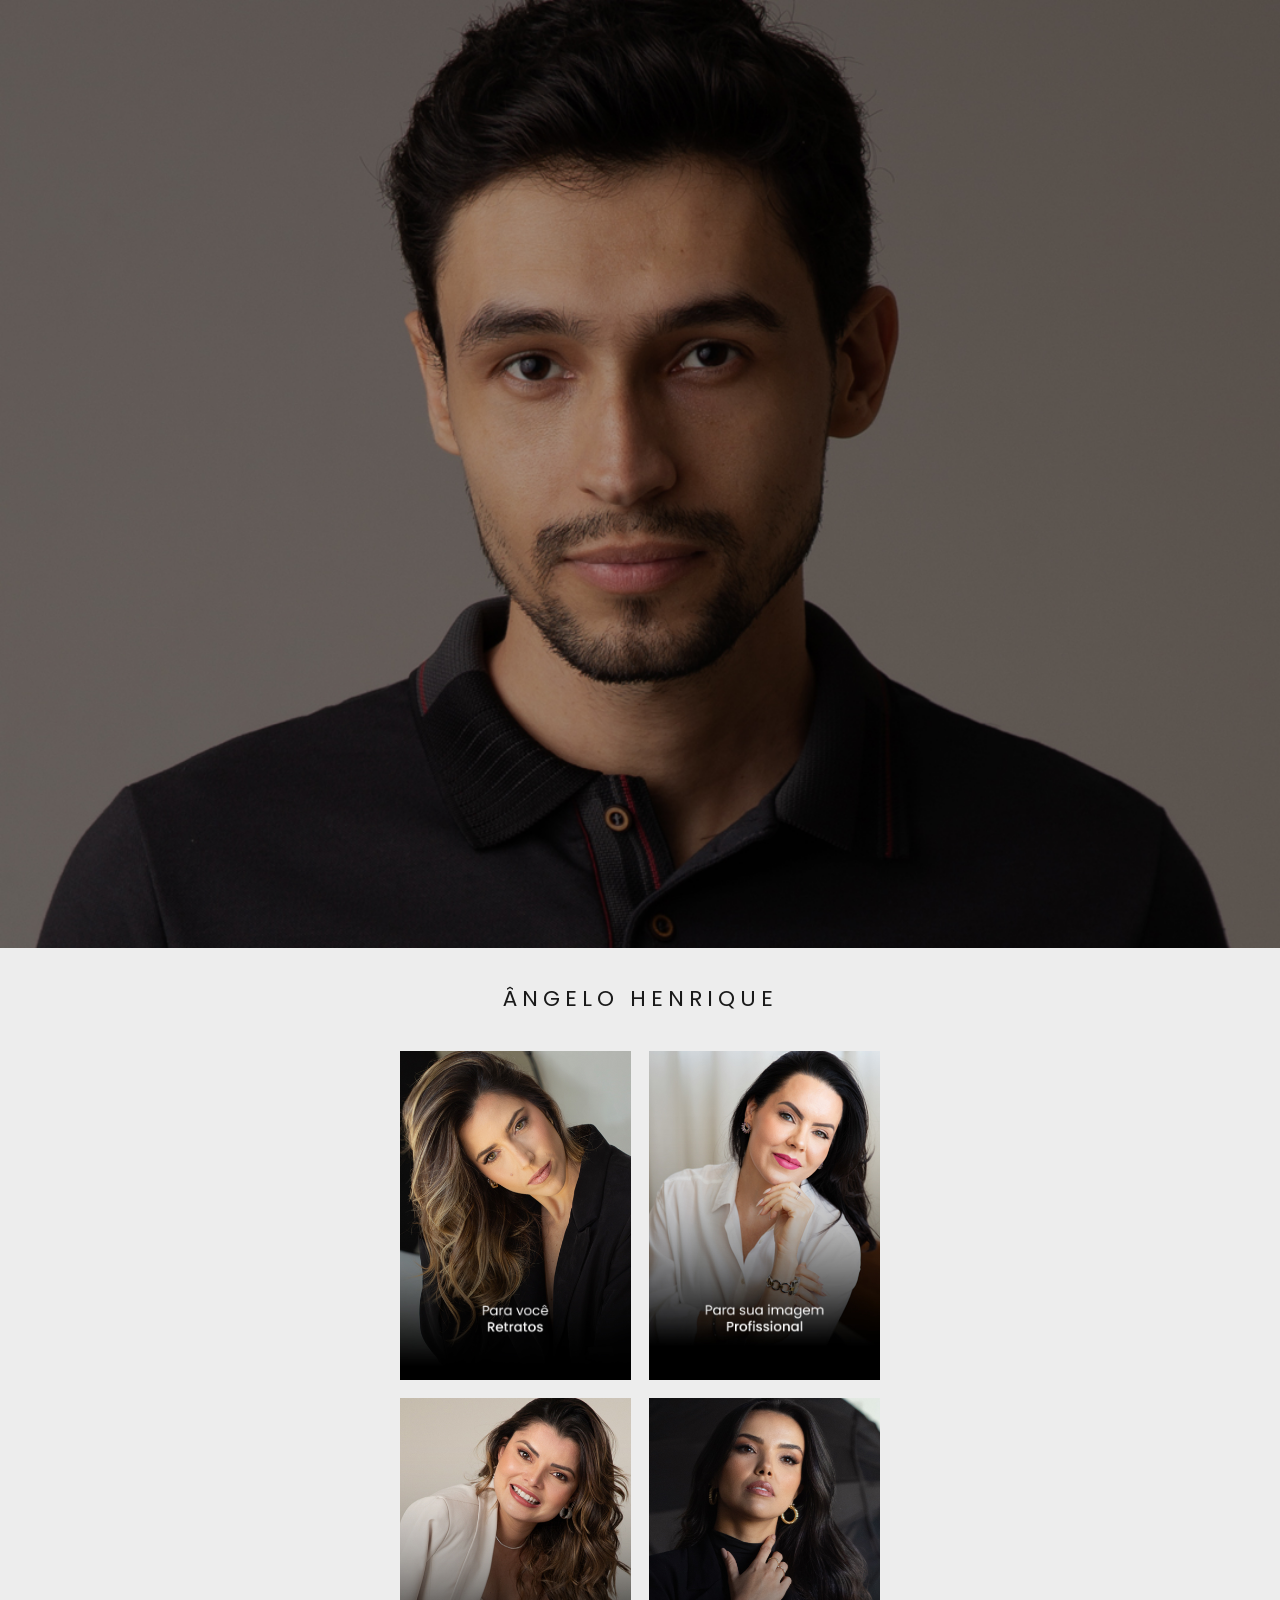
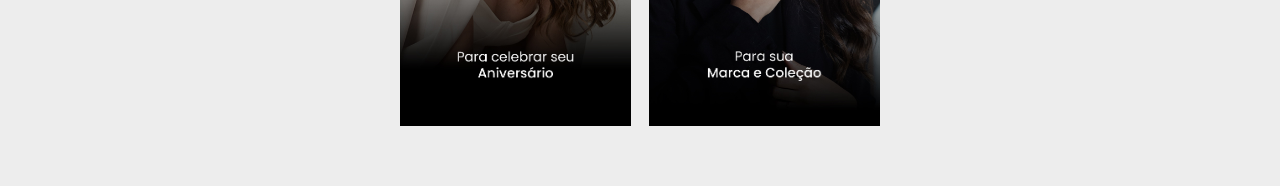
==== index.html @ 5e6ab07c "index" ====
<!DOCTYPE html>
<html lang="pt-BR">
<head>
<meta charset="UTF-8">
<meta name="viewport" content="width=device-width, initial-scale=1.0">
<title>Ângelo Henrique</title>

<link rel="preconnect" href="https://fonts.googleapis.com">
<link rel="preconnect" href="https://fonts.gstatic.com" crossorigin>
<link href="https://fonts.googleapis.com/css2?family=Poppins:wght@400&display=swap" rel="stylesheet">

<style>

:root{
    --container-width: 480px;
    --gap: 18px;
    --text-color: #1a1a1a;
}

*{
    margin:0;
    padding:0;
    box-sizing:border-box;
}

html,
body{
    width:100%;
    overflow-x:hidden;
}

body{
    font-family:'Poppins',sans-serif;
    background:url('fundo.jpg') center center / cover fixed no-repeat;
    min-height:100vh;
}

/* =========================
   FOTO TOPO 100% LARGURA
========================= */

.hero{
    width:100%;
    aspect-ratio:1080 / 800;
    overflow:hidden;

    opacity:0;
    transform:translateY(-35px);

    animation:heroReveal 1.2s cubic-bezier(.22,.61,.36,1) forwards;
}

.hero img{
    width:100%;
    height:100%;
    display:block;
    object-fit:cover;
}

/* =========================
   CONTEÚDO CENTRAL
========================= */

.content{
    width:90%;
    max-width:var(--container-width);
    margin:0 auto;
    padding:34px 0 60px;
}

/* =========================
   NOME
========================= */

.brand{
    text-align:center;
    font-size:22px;
    color:var(--text-color);
    letter-spacing:5px;
    font-weight:400;
    margin-bottom:36px;

    opacity:0;
    transform:translateY(28px);

    animation:nameReveal 1s ease forwards;
    animation-delay:.35s;
}

/* =========================
   GRID
========================= */

.grid{
    display:grid;
    grid-template-columns:repeat(2,1fr);
    gap:var(--gap);
}

/* =========================
   BOTÕES
========================= */

.card{
    position:relative;
    display:block;
    width:100%;
    overflow:hidden;
    text-decoration:none;

    opacity:0;
    transform:translateY(45px);

    animation:cardReveal .95s cubic-bezier(.22,.61,.36,1) forwards;
}

.card::before{
    content:"";
    display:block;
    padding-top:142.2%;
}

/* camada da foto */

.card-bg{
    position:absolute;
    inset:0;

    background-size:cover;
    background-position:center;

    transition:
        transform 4.5s cubic-bezier(.22,.61,.36,1);
}

/* hover desktop */

.card:hover .card-bg{
    transform:scale(1.06);
}

/* touch mobile */

.card:active .card-bg{
    transform:scale(1.06);
}

/* =========================
   PNG TEXTO
========================= */

.text-wrap{
    position:absolute;
    left:0;
    right:0;
    bottom:0;

    overflow:hidden;

    display:flex;
    justify-content:center;

    padding-bottom:22px;
}

.text-wrap img{
    width:80%;
    height:auto;
    display:block;

    opacity:0;
    transform:translateY(90px);

    animation:textReveal 1s cubic-bezier(.22,.61,.36,1) forwards;
}

/* =========================
   IMAGENS
========================= */

.retratos .card-bg{
    background-image:url('retratos.jpg');
}

.profissional .card-bg{
    background-image:url('profissional.jpg');
}

.aniversario .card-bg{
    background-image:url('aniversario.jpg');
}

.marcas .card-bg{
    background-image:url('marcas.jpg');
}

/* =========================
   CASCATA
========================= */

.card:nth-child(1){
    animation-delay:.80s;
}

.card:nth-child(2){
    animation-delay:.95s;
}

.card:nth-child(3){
    animation-delay:1.10s;
}

.card:nth-child(4){
    animation-delay:1.25s;
}

.card:nth-child(1) .text-wrap img{
    animation-delay:1.05s;
}

.card:nth-child(2) .text-wrap img{
    animation-delay:1.20s;
}

.card:nth-child(3) .text-wrap img{
    animation-delay:1.35s;
}

.card:nth-child(4) .text-wrap img{
    animation-delay:1.50s;
}

/* =========================
   ANIMAÇÕES
========================= */

@keyframes heroReveal{
    to{
        opacity:1;
        transform:translateY(0);
    }
}

@keyframes nameReveal{
    to{
        opacity:1;
        transform:translateY(0);
    }
}

@keyframes cardReveal{
    to{
        opacity:1;
        transform:translateY(0);
    }
}

@keyframes textReveal{
    to{
        opacity:1;
        transform:translateY(0);
    }
}

/* =========================
   RESPONSIVO EXTRA
========================= */

@media (max-width:420px){

    .brand{
        font-size:20px;
        letter-spacing:4px;
        margin-bottom:30px;
    }

    .grid{
        gap:14px;
    }
}

</style>
</head>

<body>

    <!-- FOTO TOPO -->

    <section class="hero">
        <img src="angelo.jpg" alt="Ângelo Henrique">
    </section>

    <!-- CONTEÚDO -->

    <main class="content">

        <h1 class="brand">ÂNGELO HENRIQUE</h1>

        <div class="grid">

            <!-- RETRATOS -->

            <a
                class="card retratos"
                href="https://api.whatsapp.com/send/?phone=5531972055172&text=Ol%C3%A1+%C3%82ngelo%2C+gostaria+de+saber+mais+sobre+uma+sess%C3%A3o+de+retratos.&type=phone_number&app_absent=0"
                target="_blank"
            >
                <div class="card-bg"></div>

                <div class="text-wrap">
                    <img src="textoretratos.png" alt="">
                </div>
            </a>

            <!-- PROFISSIONAL -->

            <a
                class="card profissional"
                href="https://api.whatsapp.com/send/?phone=5531972055172&text=Ol%C3%A1+%C3%82ngelo%2C+gostaria+de+saber+mais+sobre+uma+sess%C3%A3o+para+minha+imagem+profissional.&type=phone_number&app_absent=0"
                target="_blank"
            >
                <div class="card-bg"></div>

                <div class="text-wrap">
                    <img src="textoprofissional.png" alt="">
                </div>
            </a>

            <!-- ANIVERSÁRIO -->

            <a
                class="card aniversario"
                href="https://api.whatsapp.com/send/?phone=5531972055172&text=Ol%C3%A1+%C3%82ngelo%2C+gostaria+de+saber+mais+sobre+uma+sess%C3%A3o+para+o+meu+anivers%C3%A1rio.&type=phone_number&app_absent=0"
                target="_blank"
            >
                <div class="card-bg"></div>

                <div class="text-wrap">
                    <img src="textoaniversario.png" alt="">
                </div>
            </a>

            <!-- MARCAS -->

            <a
                class="card marcas"
                href="https://api.whatsapp.com/send/?phone=5531972055172&text=Ol%C3%A1+%C3%82ngelo%2C+gostaria+de+saber+mais+sobre+uma+sess%C3%A3o+para+minha+marca.&type=phone_number&app_absent=0"
                target="_blank"
            >
                <div class="card-bg"></div>

                <div class="text-wrap">
                    <img src="textomarcas.png" alt="">
                </div>
            </a>

        </div>

    </main>

</body>
</html>
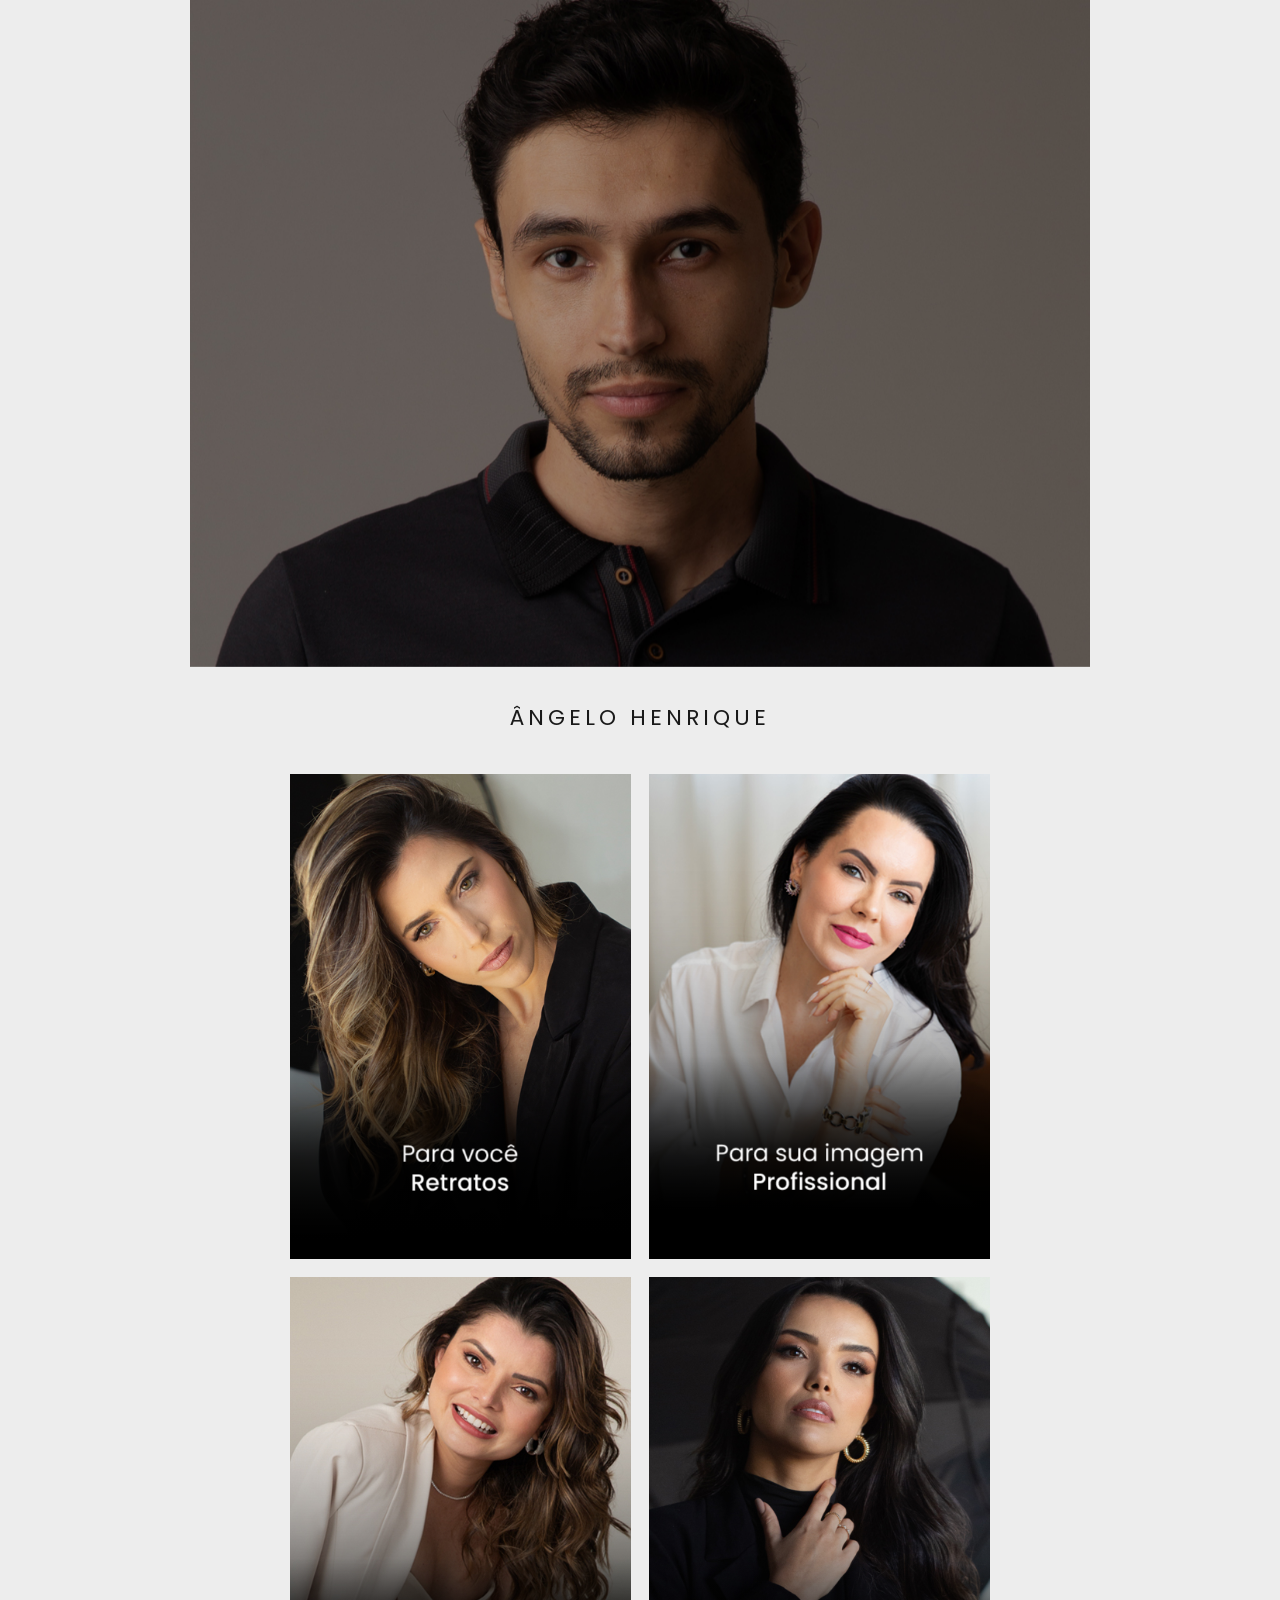
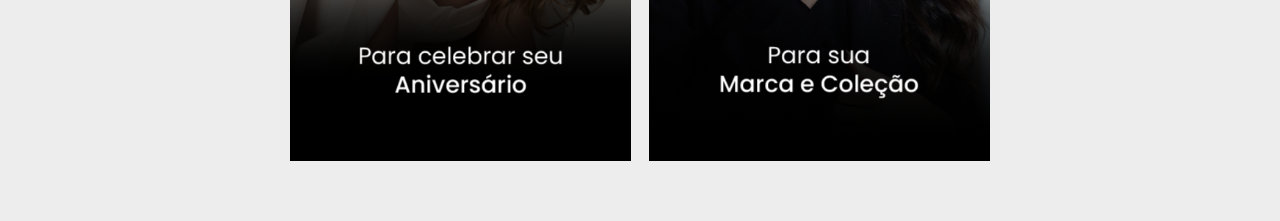
==== commit 80cc8571: "index" ====
--- a/index.html
+++ b/index.html
@@ -11,107 +11,99 @@
 
 <style>
 
-:root{
-    --container-width: 480px;
-    --gap: 18px;
-    --text-color: #1a1a1a;
-}
-
 *{
     margin:0;
     padding:0;
     box-sizing:border-box;
 }
 
-html,
+html{
+    overflow-x:hidden;
+}
+
 body{
-    width:100%;
     overflow-x:hidden;
-}
-
-body{
+    min-height:100vh;
     font-family:'Poppins',sans-serif;
     background:url('fundo.jpg') center center / cover fixed no-repeat;
-    min-height:100vh;
-}
-
-/* =========================
-   FOTO TOPO 100% LARGURA
-========================= */
+}
+
+/* ==========================
+   CAPA
+========================== */
 
 .hero{
     width:100%;
-    aspect-ratio:1080 / 800;
-    overflow:hidden;
+    max-width:900px;
+    margin:0 auto;
 
     opacity:0;
-    transform:translateY(-35px);
-
-    animation:heroReveal 1.2s cubic-bezier(.22,.61,.36,1) forwards;
+    transform:translateY(-30px);
+
+    animation:heroReveal 1.2s ease forwards;
 }
 
 .hero img{
     width:100%;
-    height:100%;
+    height:auto;
     display:block;
-    object-fit:cover;
-}
-
-/* =========================
-   CONTEÚDO CENTRAL
-========================= */
+}
+
+/* ==========================
+   CONTEÚDO
+========================== */
 
 .content{
     width:90%;
-    max-width:var(--container-width);
+    max-width:700px;
     margin:0 auto;
     padding:34px 0 60px;
 }
 
-/* =========================
-   NOME
-========================= */
+/* ==========================
+   LOGO TEXTO
+========================== */
 
 .brand{
     text-align:center;
     font-size:22px;
-    color:var(--text-color);
-    letter-spacing:5px;
+    letter-spacing:4px;
+    color:#1a1a1a;
     font-weight:400;
-    margin-bottom:36px;
+
+    margin-bottom:40px;
 
     opacity:0;
-    transform:translateY(28px);
-
-    animation:nameReveal 1s ease forwards;
-    animation-delay:.35s;
-}
-
-/* =========================
+    transform:translateY(25px);
+
+    animation:nameReveal .9s ease forwards;
+    animation-delay:.3s;
+}
+
+/* ==========================
    GRID
-========================= */
+========================== */
 
 .grid{
     display:grid;
     grid-template-columns:repeat(2,1fr);
-    gap:var(--gap);
-}
-
-/* =========================
-   BOTÕES
-========================= */
+    gap:18px;
+}
+
+/* ==========================
+   CARD
+========================== */
 
 .card{
     position:relative;
     display:block;
-    width:100%;
     overflow:hidden;
     text-decoration:none;
 
     opacity:0;
-    transform:translateY(45px);
-
-    animation:cardReveal .95s cubic-bezier(.22,.61,.36,1) forwards;
+    transform:translateY(40px);
+
+    animation:cardReveal .9s ease forwards;
 }
 
 .card::before{
@@ -120,7 +112,7 @@
     padding-top:142.2%;
 }
 
-/* camada da foto */
+/* FOTO */
 
 .card-bg{
     position:absolute;
@@ -129,25 +121,40 @@
     background-size:cover;
     background-position:center;
 
-    transition:
-        transform 4.5s cubic-bezier(.22,.61,.36,1);
-}
-
-/* hover desktop */
+    transition:transform 6s cubic-bezier(.19,1,.22,1);
+}
 
 .card:hover .card-bg{
     transform:scale(1.06);
 }
 
-/* touch mobile */
-
 .card:active .card-bg{
     transform:scale(1.06);
 }
 
-/* =========================
+/* GRADIENTE */
+
+.card::after{
+    content:"";
+    position:absolute;
+    left:0;
+    right:0;
+    bottom:0;
+    height:42%;
+
+    background:linear-gradient(
+        to top,
+        rgba(0,0,0,.95),
+        rgba(0,0,0,.65),
+        rgba(0,0,0,0)
+    );
+
+    pointer-events:none;
+}
+
+/* ==========================
    PNG TEXTO
-========================= */
+========================== */
 
 .text-wrap{
     position:absolute;
@@ -161,22 +168,23 @@
     justify-content:center;
 
     padding-bottom:22px;
+    z-index:2;
 }
 
 .text-wrap img{
-    width:80%;
-    height:auto;
+    width:95%;
+    max-width:none;
     display:block;
 
     opacity:0;
-    transform:translateY(90px);
-
-    animation:textReveal 1s cubic-bezier(.22,.61,.36,1) forwards;
-}
-
-/* =========================
+    transform:translateY(80px);
+
+    animation:textReveal 1s ease forwards;
+}
+
+/* ==========================
    IMAGENS
-========================= */
+========================== */
 
 .retratos .card-bg{
     background-image:url('retratos.jpg');
@@ -194,9 +202,9 @@
     background-image:url('marcas.jpg');
 }
 
-/* =========================
+/* ==========================
    CASCATA
-========================= */
+========================== */
 
 .card:nth-child(1){
     animation-delay:.80s;
@@ -230,9 +238,9 @@
     animation-delay:1.50s;
 }
 
-/* =========================
+/* ==========================
    ANIMAÇÕES
-========================= */
+========================== */
 
 @keyframes heroReveal{
     to{
@@ -262,21 +270,33 @@
     }
 }
 
-/* =========================
-   RESPONSIVO EXTRA
-========================= */
-
-@media (max-width:420px){
+/* ==========================
+   MOBILE
+========================== */
+
+@media (max-width:480px){
+
+    .content{
+        width:92%;
+    }
 
     .brand{
         font-size:20px;
-        letter-spacing:4px;
-        margin-bottom:30px;
+        letter-spacing:3px;
+        margin-bottom:32px;
     }
 
     .grid{
         gap:14px;
     }
+
+    .text-wrap{
+        padding-bottom:18px;
+    }
+
+    .text-wrap img{
+        width:96%;
+    }
 }
 
 </style>
@@ -284,79 +304,67 @@
 
 <body>
 
-    <!-- FOTO TOPO -->
-
-    <section class="hero">
-        <img src="angelo.jpg" alt="Ângelo Henrique">
-    </section>
-
-    <!-- CONTEÚDO -->
-
-    <main class="content">
-
-        <h1 class="brand">ÂNGELO HENRIQUE</h1>
-
-        <div class="grid">
-
-            <!-- RETRATOS -->
-
-            <a
-                class="card retratos"
-                href="https://api.whatsapp.com/send/?phone=5531972055172&text=Ol%C3%A1+%C3%82ngelo%2C+gostaria+de+saber+mais+sobre+uma+sess%C3%A3o+de+retratos.&type=phone_number&app_absent=0"
-                target="_blank"
-            >
-                <div class="card-bg"></div>
-
-                <div class="text-wrap">
-                    <img src="textoretratos.png" alt="">
-                </div>
-            </a>
-
-            <!-- PROFISSIONAL -->
-
-            <a
-                class="card profissional"
-                href="https://api.whatsapp.com/send/?phone=5531972055172&text=Ol%C3%A1+%C3%82ngelo%2C+gostaria+de+saber+mais+sobre+uma+sess%C3%A3o+para+minha+imagem+profissional.&type=phone_number&app_absent=0"
-                target="_blank"
-            >
-                <div class="card-bg"></div>
-
-                <div class="text-wrap">
-                    <img src="textoprofissional.png" alt="">
-                </div>
-            </a>
-
-            <!-- ANIVERSÁRIO -->
-
-            <a
-                class="card aniversario"
-                href="https://api.whatsapp.com/send/?phone=5531972055172&text=Ol%C3%A1+%C3%82ngelo%2C+gostaria+de+saber+mais+sobre+uma+sess%C3%A3o+para+o+meu+anivers%C3%A1rio.&type=phone_number&app_absent=0"
-                target="_blank"
-            >
-                <div class="card-bg"></div>
-
-                <div class="text-wrap">
-                    <img src="textoaniversario.png" alt="">
-                </div>
-            </a>
-
-            <!-- MARCAS -->
-
-            <a
-                class="card marcas"
-                href="https://api.whatsapp.com/send/?phone=5531972055172&text=Ol%C3%A1+%C3%82ngelo%2C+gostaria+de+saber+mais+sobre+uma+sess%C3%A3o+para+minha+marca.&type=phone_number&app_absent=0"
-                target="_blank"
-            >
-                <div class="card-bg"></div>
-
-                <div class="text-wrap">
-                    <img src="textomarcas.png" alt="">
-                </div>
-            </a>
-
-        </div>
-
-    </main>
+<section class="hero">
+    <img src="angelo.jpg" alt="Ângelo Henrique">
+</section>
+
+<main class="content">
+
+    <h1 class="brand">ÂNGELO HENRIQUE</h1>
+
+    <div class="grid">
+
+        <a class="card retratos"
+        href="https://api.whatsapp.com/send/?phone=5531972055172&text=Ol%C3%A1+%C3%82ngelo%2C+gostaria+de+saber+mais+sobre+uma+sess%C3%A3o+de+retratos.&type=phone_number&app_absent=0"
+        target="_blank">
+
+            <div class="card-bg"></div>
+
+            <div class="text-wrap">
+                <img src="textoretratos.png" alt="">
+            </div>
+
+        </a>
+
+        <a class="card profissional"
+        href="https://api.whatsapp.com/send/?phone=5531972055172&text=Ol%C3%A1+%C3%82ngelo%2C+gostaria+de+saber+mais+sobre+uma+sess%C3%A3o+para+minha+imagem+profissional.&type=phone_number&app_absent=0"
+        target="_blank">
+
+            <div class="card-bg"></div>
+
+            <div class="text-wrap">
+                <img src="textoprofissional.png" alt="">
+            </div>
+
+        </a>
+
+        <a class="card aniversario"
+        href="https://api.whatsapp.com/send/?phone=5531972055172&text=Ol%C3%A1+%C3%82ngelo%2C+gostaria+de+saber+mais+sobre+uma+sess%C3%A3o+para+o+meu+anivers%C3%A1rio.&type=phone_number&app_absent=0"
+        target="_blank">
+
+            <div class="card-bg"></div>
+
+            <div class="text-wrap">
+                <img src="textoaniversario.png" alt="">
+            </div>
+
+        </a>
+
+        <a class="card marcas"
+        href="https://api.whatsapp.com/send/?phone=5531972055172&text=Ol%C3%A1+%C3%82ngelo%2C+gostaria+de+saber+mais+sobre+uma+sess%C3%A3o+para+minha+marca.&type=phone_number&app_absent=0"
+        target="_blank">
+
+            <div class="card-bg"></div>
+
+            <div class="text-wrap">
+                <img src="textomarcas.png" alt="">
+            </div>
+
+        </a>
+
+    </div>
+
+</main>
 
 </body>
 </html>
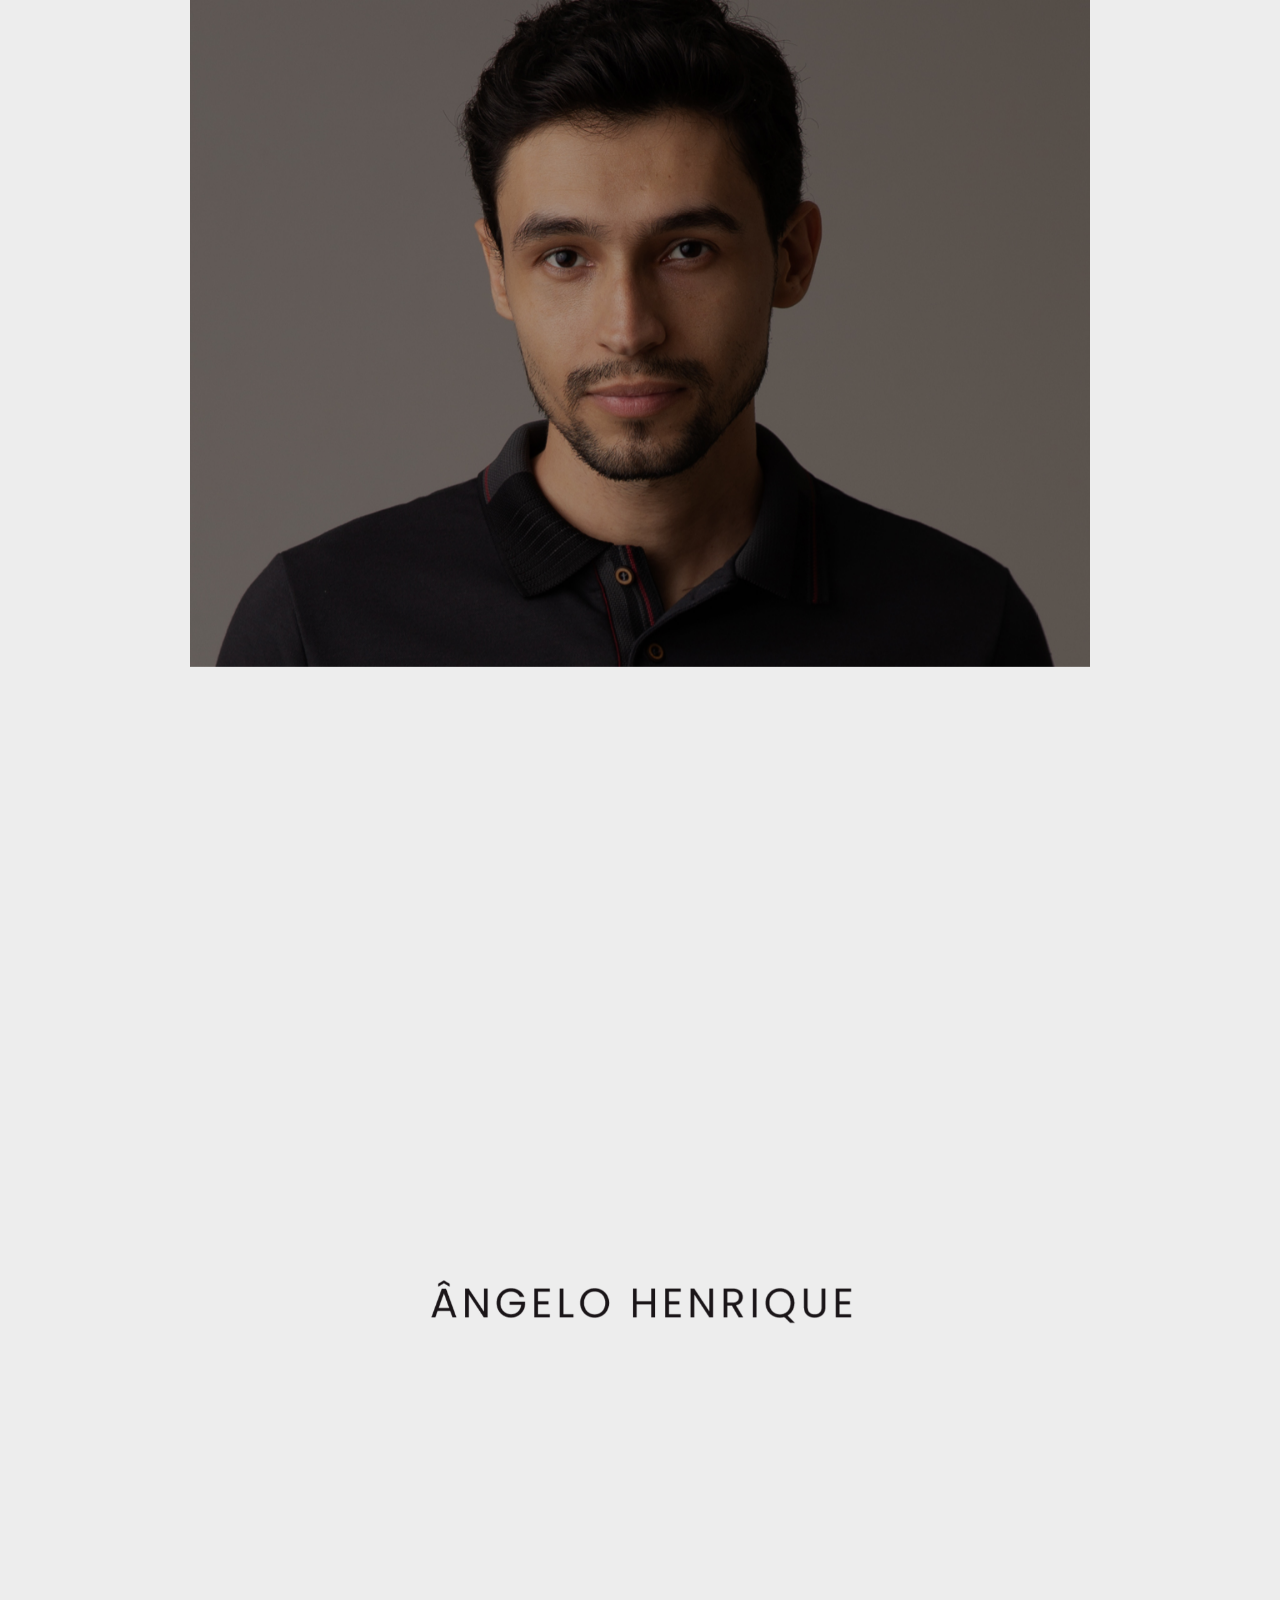
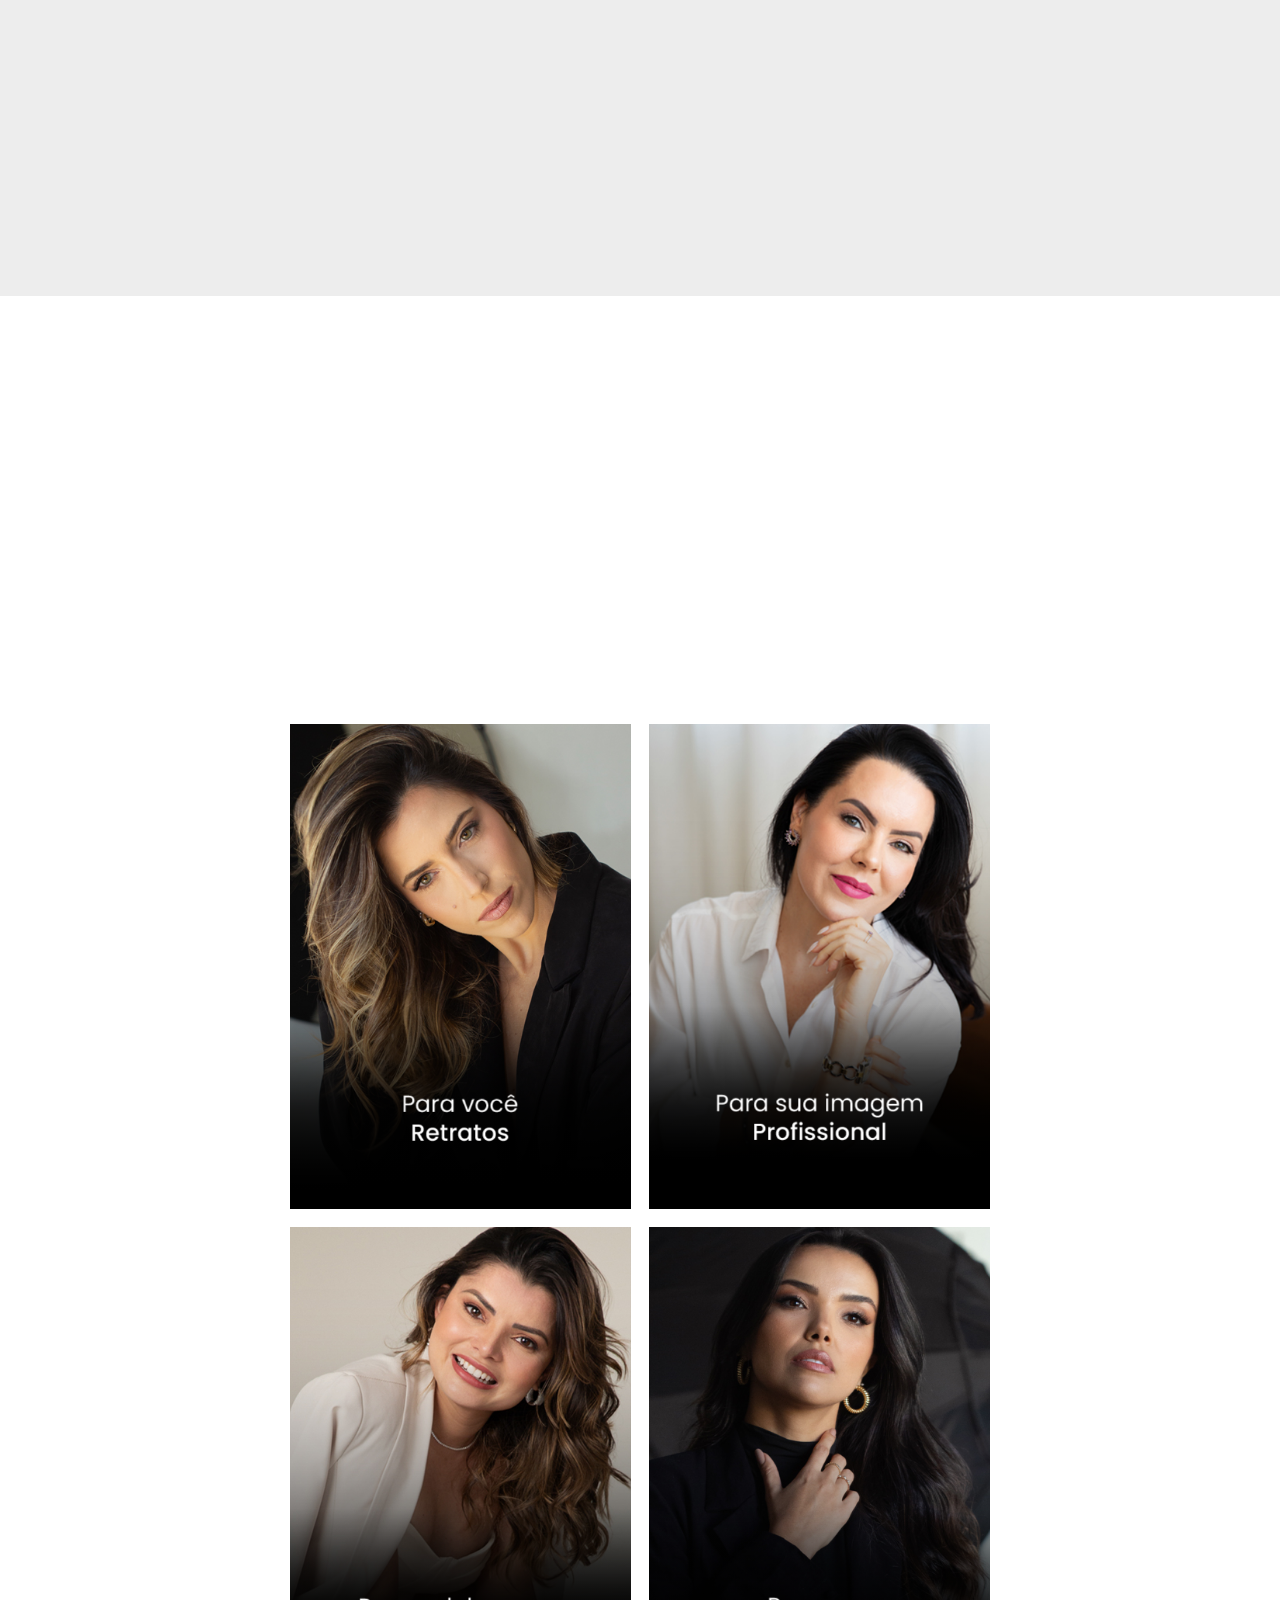
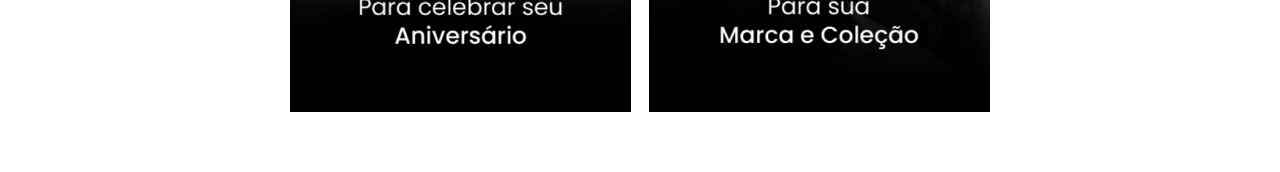
==== commit 87cf9c20: "index" ====
--- a/index.html
+++ b/index.html
@@ -7,7 +7,6 @@
 
 <link rel="preconnect" href="https://fonts.googleapis.com">
 <link rel="preconnect" href="https://fonts.gstatic.com" crossorigin>
-<link href="https://fonts.googleapis.com/css2?family=Poppins:wght@400&display=swap" rel="stylesheet">
 
 <style>
 
@@ -17,20 +16,20 @@
     box-sizing:border-box;
 }
 
-html{
+html,
+body{
+    width:100%;
     overflow-x:hidden;
 }
 
 body{
-    overflow-x:hidden;
     min-height:100vh;
-    font-family:'Poppins',sans-serif;
     background:url('fundo.jpg') center center / cover fixed no-repeat;
 }
 
-/* ==========================
-   CAPA
-========================== */
+/* ====================================
+   FOTO PRINCIPAL
+==================================== */
 
 .hero{
     width:100%;
@@ -40,7 +39,7 @@
     opacity:0;
     transform:translateY(-30px);
 
-    animation:heroReveal 1.2s ease forwards;
+    animation:heroReveal 1.2s cubic-bezier(.19,1,.22,1) forwards;
 }
 
 .hero img{
@@ -49,40 +48,45 @@
     display:block;
 }
 
-/* ==========================
+/* ====================================
    CONTEÚDO
-========================== */
+==================================== */
 
 .content{
     width:90%;
     max-width:700px;
     margin:0 auto;
-    padding:34px 0 60px;
-}
-
-/* ==========================
-   LOGO TEXTO
-========================== */
-
-.brand{
-    text-align:center;
-    font-size:22px;
-    letter-spacing:4px;
-    color:#1a1a1a;
-    font-weight:400;
+    padding:36px 0 60px;
+}
+
+/* ====================================
+   LOGO PNG
+==================================== */
+
+.logo-wrap{
+    display:flex;
+    justify-content:center;
+    align-items:center;
 
     margin-bottom:40px;
 
     opacity:0;
     transform:translateY(25px);
 
-    animation:nameReveal .9s ease forwards;
+    animation:nameReveal .9s cubic-bezier(.19,1,.22,1) forwards;
     animation-delay:.3s;
 }
 
-/* ==========================
+.logo-wrap img{
+    width:100%;
+    max-width:700px;
+    height:auto;
+    display:block;
+}
+
+/* ====================================
    GRID
-========================== */
+==================================== */
 
 .grid{
     display:grid;
@@ -90,9 +94,9 @@
     gap:18px;
 }
 
-/* ==========================
-   CARD
-========================== */
+/* ====================================
+   BOTÕES
+==================================== */
 
 .card{
     position:relative;
@@ -103,7 +107,7 @@
     opacity:0;
     transform:translateY(40px);
 
-    animation:cardReveal .9s ease forwards;
+    animation:cardReveal .9s cubic-bezier(.19,1,.22,1) forwards;
 }
 
 .card::before{
@@ -111,8 +115,6 @@
     display:block;
     padding-top:142.2%;
 }
-
-/* FOTO */
 
 .card-bg{
     position:absolute;
@@ -132,7 +134,9 @@
     transform:scale(1.06);
 }
 
-/* GRADIENTE */
+/* ====================================
+   GRADIENTE
+==================================== */
 
 .card::after{
     content:"";
@@ -140,6 +144,7 @@
     left:0;
     right:0;
     bottom:0;
+
     height:42%;
 
     background:linear-gradient(
@@ -152,9 +157,9 @@
     pointer-events:none;
 }
 
-/* ==========================
-   PNG TEXTO
-========================== */
+/* ====================================
+   TEXTO PNG
+==================================== */
 
 .text-wrap{
     position:absolute;
@@ -162,29 +167,30 @@
     right:0;
     bottom:0;
 
+    z-index:2;
+
     overflow:hidden;
 
     display:flex;
     justify-content:center;
 
     padding-bottom:22px;
-    z-index:2;
 }
 
 .text-wrap img{
     width:95%;
-    max-width:none;
+    height:auto;
     display:block;
 
     opacity:0;
     transform:translateY(80px);
 
-    animation:textReveal 1s ease forwards;
-}
-
-/* ==========================
+    animation:textReveal 1s cubic-bezier(.19,1,.22,1) forwards;
+}
+
+/* ====================================
    IMAGENS
-========================== */
+==================================== */
 
 .retratos .card-bg{
     background-image:url('retratos.jpg');
@@ -202,9 +208,9 @@
     background-image:url('marcas.jpg');
 }
 
-/* ==========================
+/* ====================================
    CASCATA
-========================== */
+==================================== */
 
 .card:nth-child(1){
     animation-delay:.80s;
@@ -238,9 +244,9 @@
     animation-delay:1.50s;
 }
 
-/* ==========================
+/* ====================================
    ANIMAÇÕES
-========================== */
+==================================== */
 
 @keyframes heroReveal{
     to{
@@ -270,20 +276,23 @@
     }
 }
 
-/* ==========================
+/* ====================================
    MOBILE
-========================== */
+==================================== */
 
 @media (max-width:480px){
 
     .content{
         width:92%;
-    }
-
-    .brand{
-        font-size:20px;
-        letter-spacing:3px;
+        padding-top:28px;
+    }
+
+    .logo-wrap{
         margin-bottom:32px;
+    }
+
+    .logo-wrap img{
+        max-width:100%;
     }
 
     .grid{
@@ -310,7 +319,9 @@
 
 <main class="content">
 
-    <h1 class="brand">ÂNGELO HENRIQUE</h1>
+    <div class="logo-wrap">
+        <img src="logo.png" alt="Ângelo Henrique">
+    </div>
 
     <div class="grid">
 
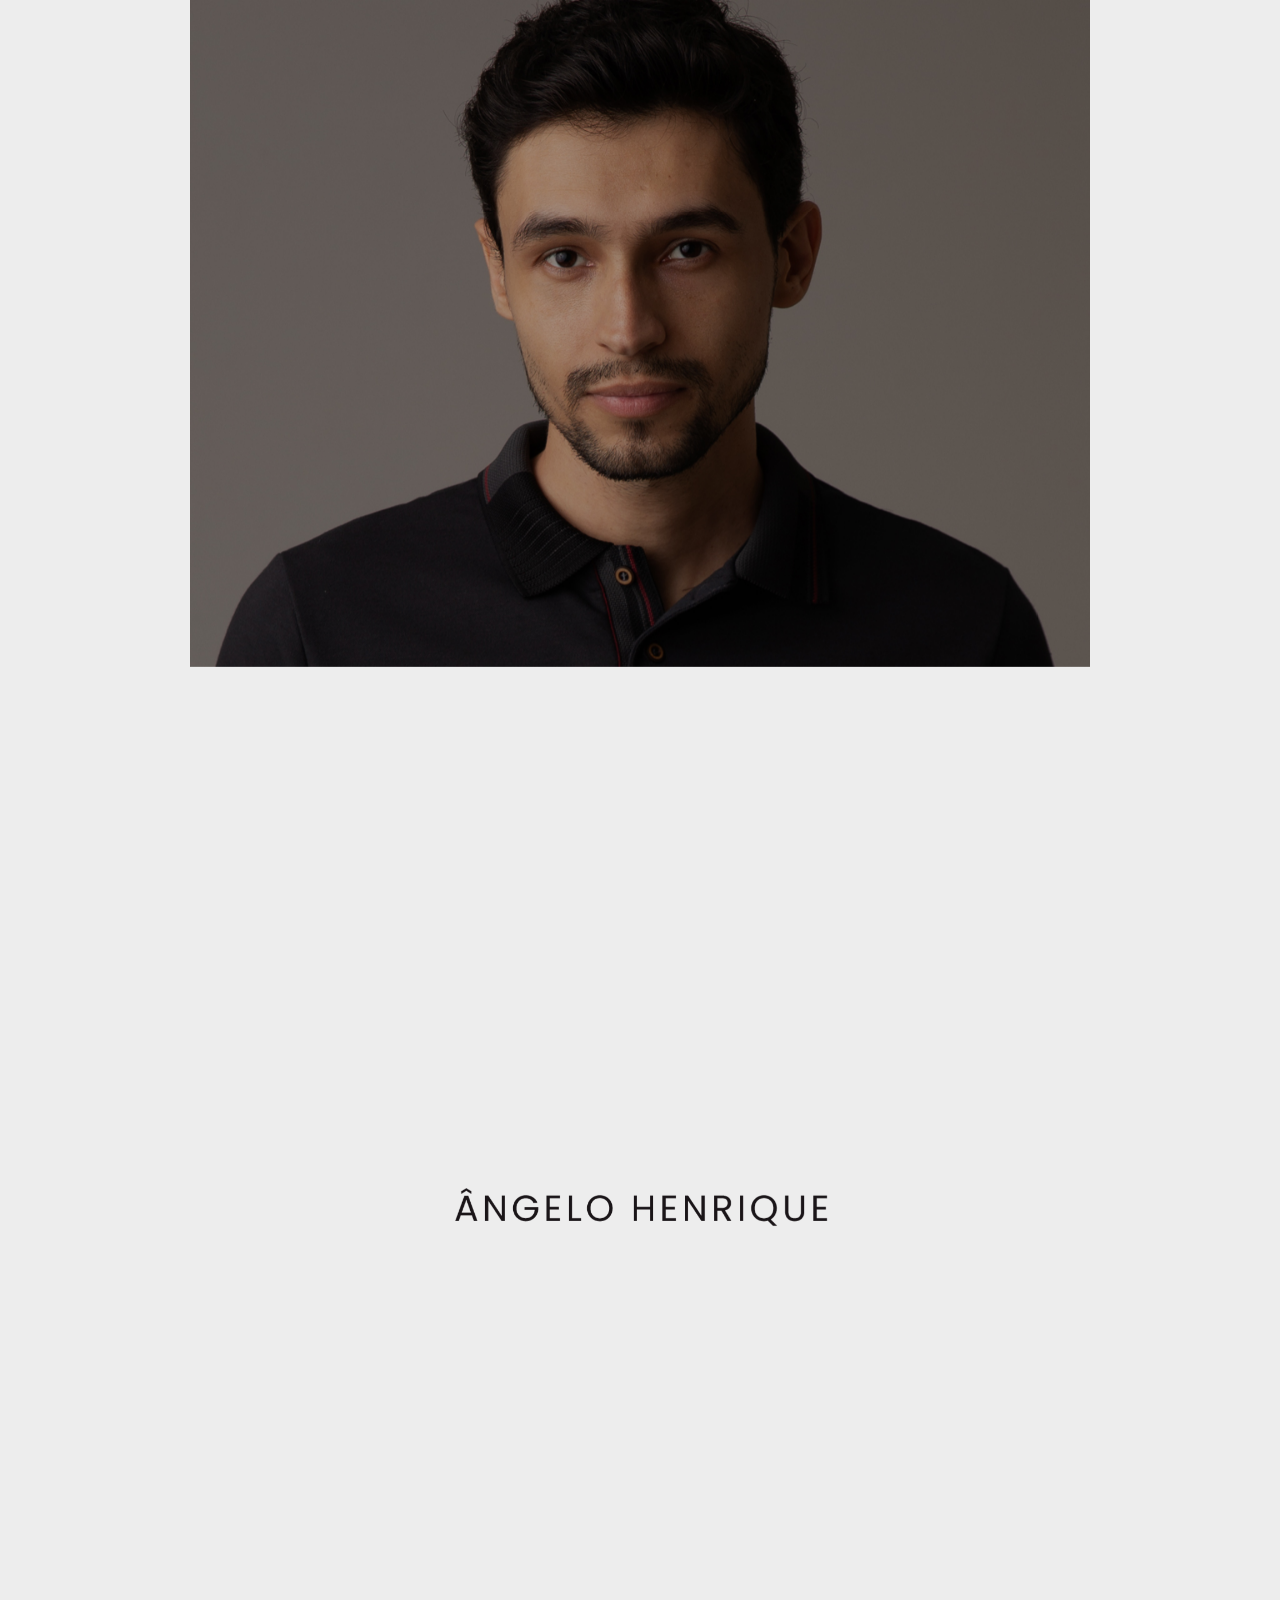
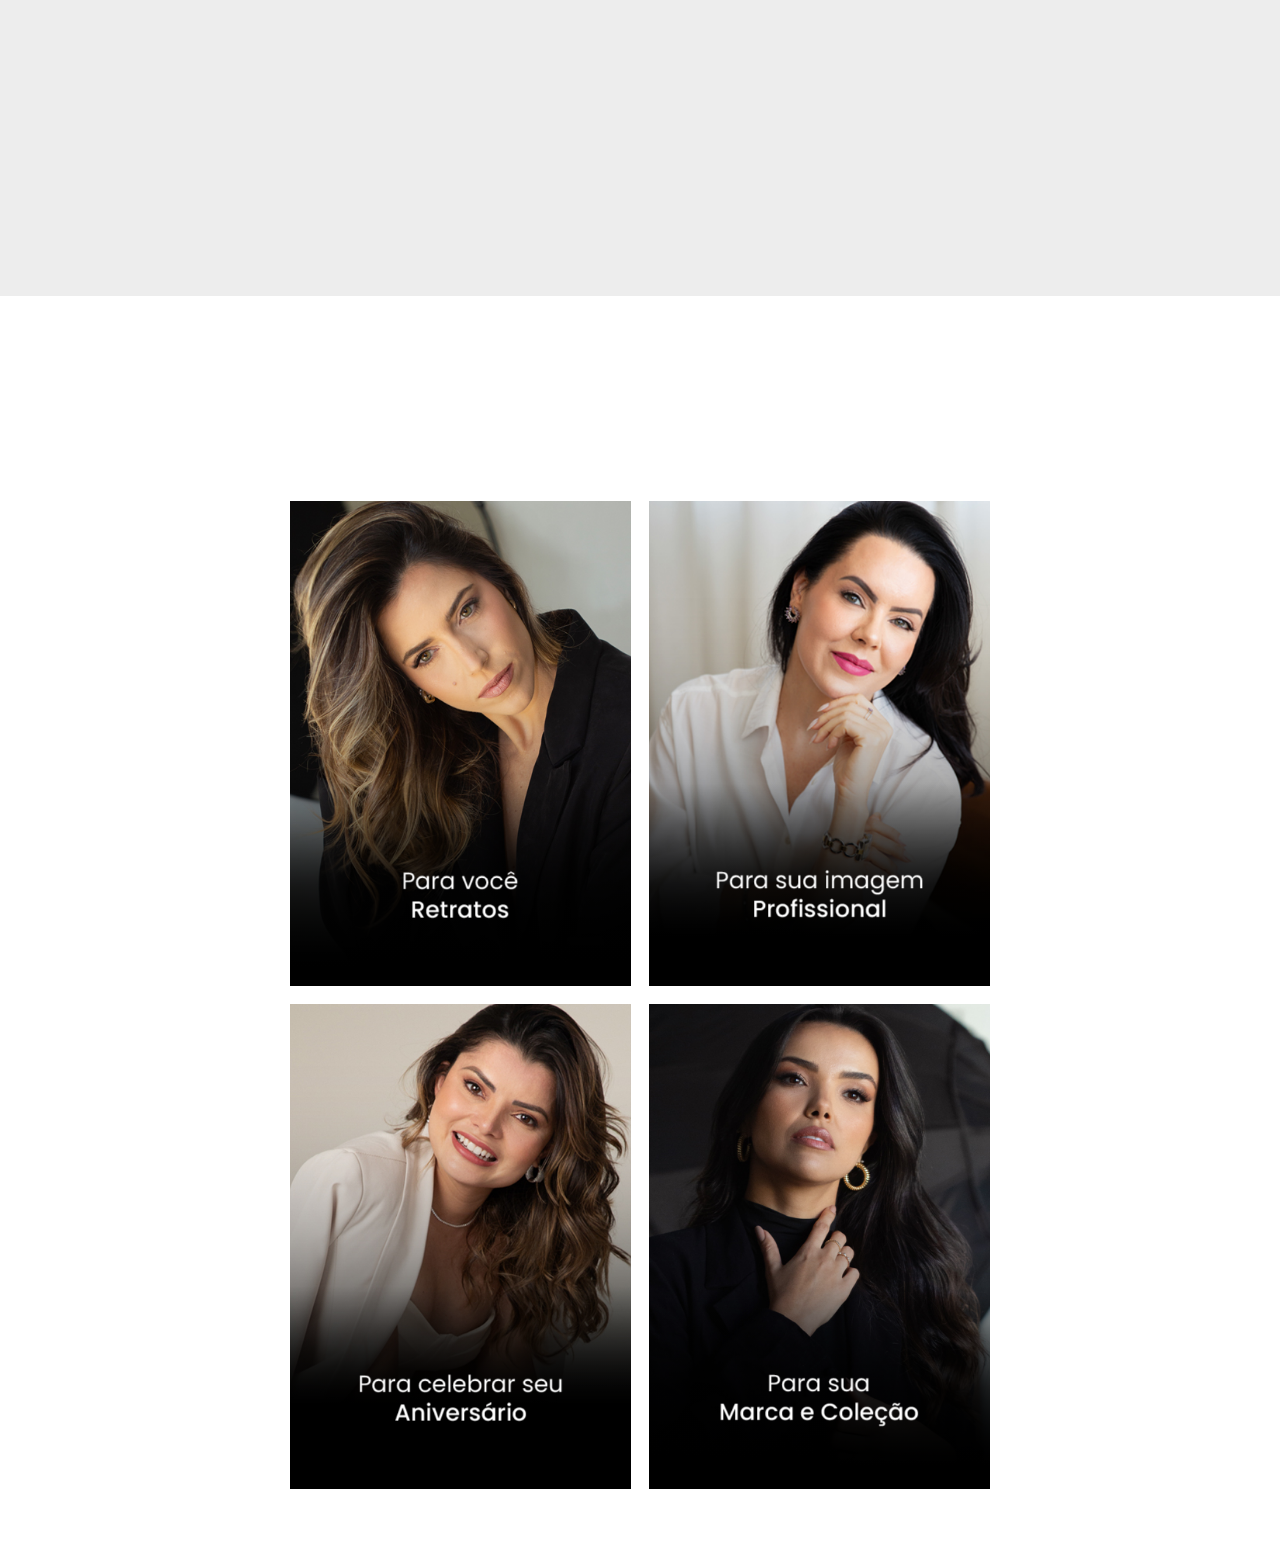
==== commit bb50c08b: "index" ====
--- a/index.html
+++ b/index.html
@@ -5,9 +5,6 @@
 <meta name="viewport" content="width=device-width, initial-scale=1.0">
 <title>Ângelo Henrique</title>
 
-<link rel="preconnect" href="https://fonts.googleapis.com">
-<link rel="preconnect" href="https://fonts.gstatic.com" crossorigin>
-
 <style>
 
 *{
@@ -27,9 +24,9 @@
     background:url('fundo.jpg') center center / cover fixed no-repeat;
 }
 
-/* ====================================
+/* ==========================
    FOTO PRINCIPAL
-==================================== */
+========================== */
 
 .hero{
     width:100%;
@@ -39,7 +36,7 @@
     opacity:0;
     transform:translateY(-30px);
 
-    animation:heroReveal 1.2s cubic-bezier(.19,1,.22,1) forwards;
+    animation:heroReveal 1.2s ease forwards;
 }
 
 .hero img{
@@ -48,45 +45,45 @@
     display:block;
 }
 
-/* ====================================
+/* ==========================
    CONTEÚDO
-==================================== */
+========================== */
 
 .content{
     width:90%;
     max-width:700px;
     margin:0 auto;
-    padding:36px 0 60px;
-}
-
-/* ====================================
+    padding:10px 0 60px;
+}
+
+/* ==========================
    LOGO PNG
-==================================== */
+========================== */
 
 .logo-wrap{
     display:flex;
     justify-content:center;
     align-items:center;
 
-    margin-bottom:40px;
+    margin-bottom:24px;
 
     opacity:0;
     transform:translateY(25px);
 
-    animation:nameReveal .9s cubic-bezier(.19,1,.22,1) forwards;
+    animation:nameReveal .9s ease forwards;
     animation-delay:.3s;
 }
 
 .logo-wrap img{
     width:100%;
-    max-width:700px;
+    max-width:620px;
     height:auto;
     display:block;
 }
 
-/* ====================================
+/* ==========================
    GRID
-==================================== */
+========================== */
 
 .grid{
     display:grid;
@@ -94,9 +91,9 @@
     gap:18px;
 }
 
-/* ====================================
+/* ==========================
    BOTÕES
-==================================== */
+========================== */
 
 .card{
     position:relative;
@@ -107,7 +104,7 @@
     opacity:0;
     transform:translateY(40px);
 
-    animation:cardReveal .9s cubic-bezier(.19,1,.22,1) forwards;
+    animation:cardReveal .9s ease forwards;
 }
 
 .card::before{
@@ -134,9 +131,9 @@
     transform:scale(1.06);
 }
 
-/* ====================================
+/* ==========================
    GRADIENTE
-==================================== */
+========================== */
 
 .card::after{
     content:"";
@@ -144,7 +141,6 @@
     left:0;
     right:0;
     bottom:0;
-
     height:42%;
 
     background:linear-gradient(
@@ -157,9 +153,9 @@
     pointer-events:none;
 }
 
-/* ====================================
+/* ==========================
    TEXTO PNG
-==================================== */
+========================== */
 
 .text-wrap{
     position:absolute;
@@ -185,12 +181,12 @@
     opacity:0;
     transform:translateY(80px);
 
-    animation:textReveal 1s cubic-bezier(.19,1,.22,1) forwards;
-}
-
-/* ====================================
+    animation:textReveal 1s ease forwards;
+}
+
+/* ==========================
    IMAGENS
-==================================== */
+========================== */
 
 .retratos .card-bg{
     background-image:url('retratos.jpg');
@@ -208,9 +204,9 @@
     background-image:url('marcas.jpg');
 }
 
-/* ====================================
+/* ==========================
    CASCATA
-==================================== */
+========================== */
 
 .card:nth-child(1){
     animation-delay:.80s;
@@ -244,9 +240,9 @@
     animation-delay:1.50s;
 }
 
-/* ====================================
+/* ==========================
    ANIMAÇÕES
-==================================== */
+========================== */
 
 @keyframes heroReveal{
     to{
@@ -276,19 +272,19 @@
     }
 }
 
-/* ====================================
+/* ==========================
    MOBILE
-==================================== */
+========================== */
 
 @media (max-width:480px){
 
     .content{
         width:92%;
-        padding-top:28px;
+        padding-top:6px;
     }
 
     .logo-wrap{
-        margin-bottom:32px;
+        margin-bottom:20px;
     }
 
     .logo-wrap img{
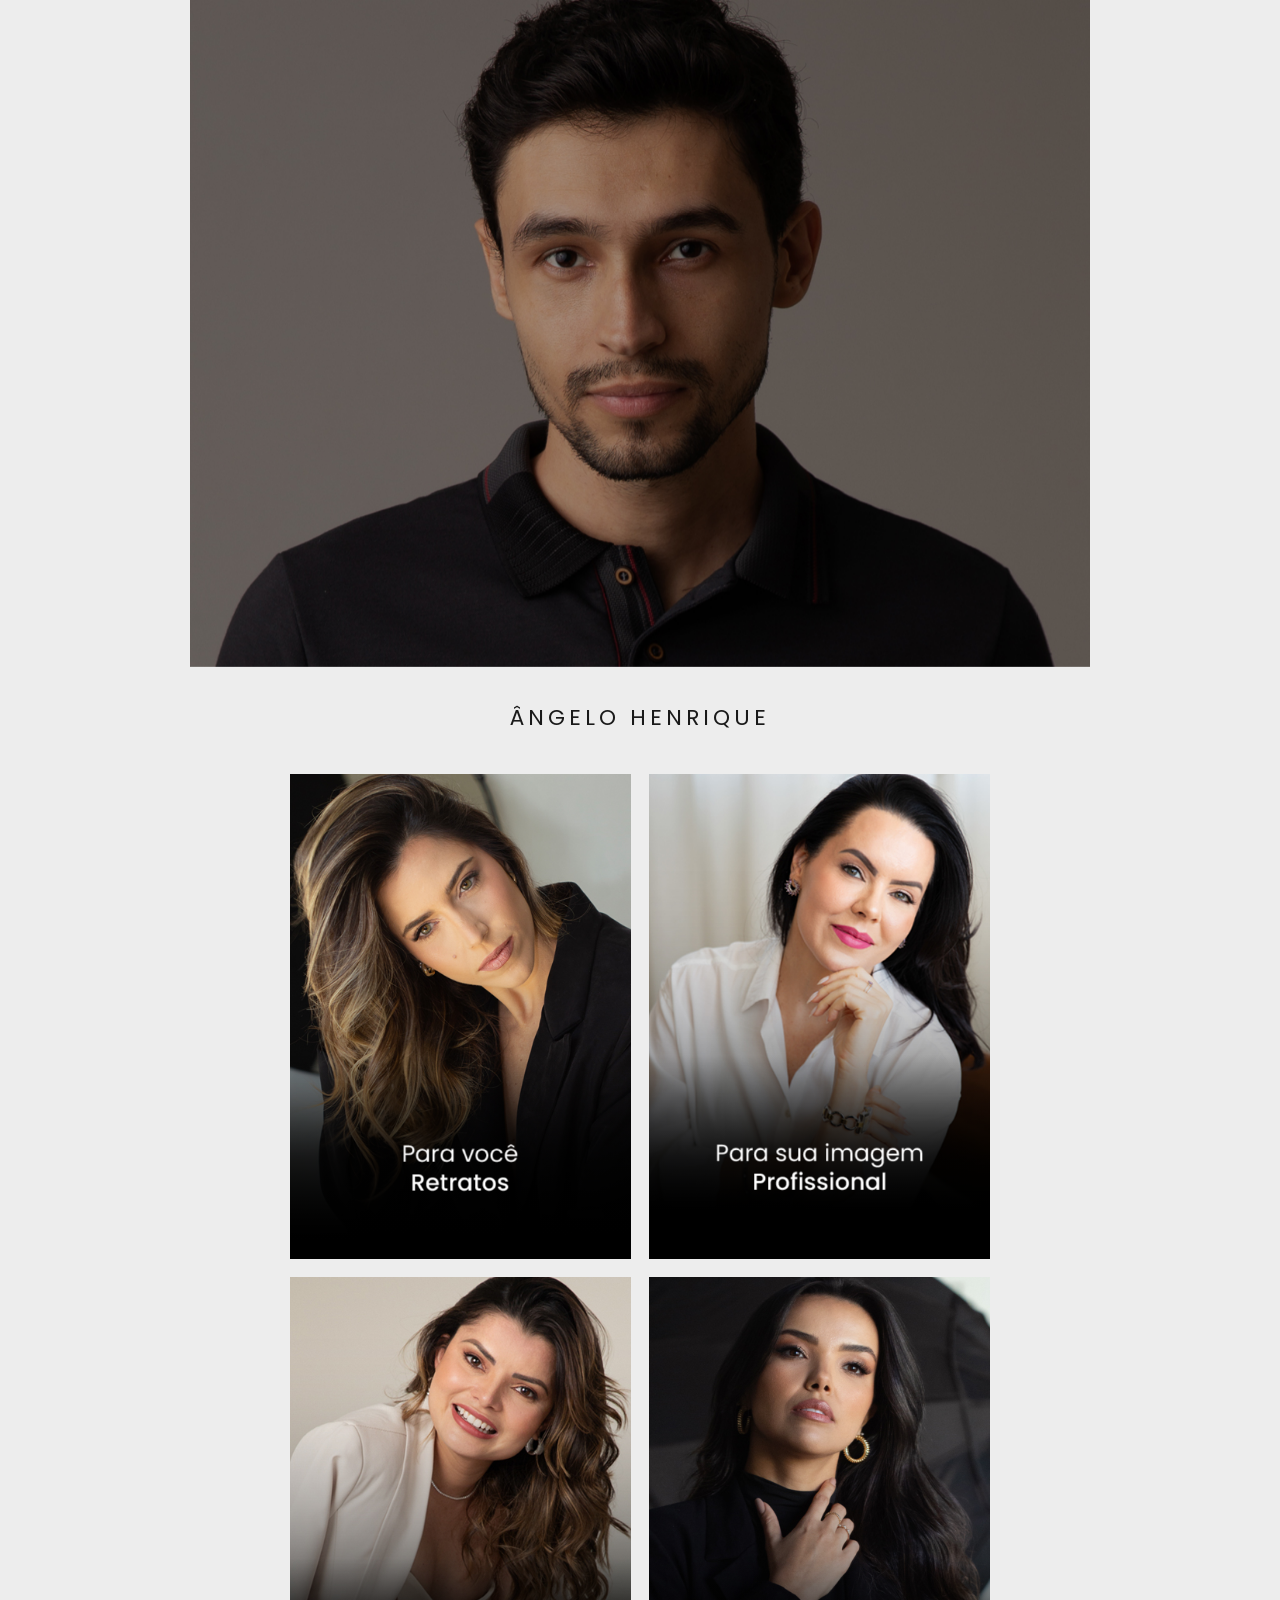
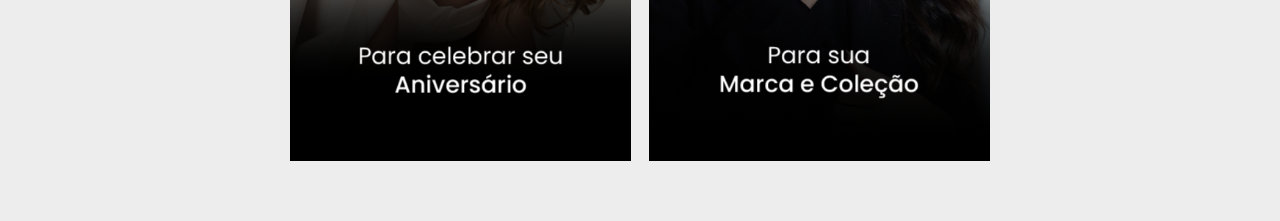
==== commit c3afe4ea: "index" ====
--- a/index.html
+++ b/index.html
@@ -5,6 +5,10 @@
 <meta name="viewport" content="width=device-width, initial-scale=1.0">
 <title>Ângelo Henrique</title>
 
+<link rel="preconnect" href="https://fonts.googleapis.com">
+<link rel="preconnect" href="https://fonts.gstatic.com" crossorigin>
+<link href="https://fonts.googleapis.com/css2?family=Poppins:wght@400&display=swap" rel="stylesheet">
+
 <style>
 
 *{
@@ -13,19 +17,19 @@
     box-sizing:border-box;
 }
 
-html,
+html{
+    overflow-x:hidden;
+}
+
 body{
-    width:100%;
     overflow-x:hidden;
-}
-
-body{
     min-height:100vh;
+    font-family:'Poppins',sans-serif;
     background:url('fundo.jpg') center center / cover fixed no-repeat;
 }
 
 /* ==========================
-   FOTO PRINCIPAL
+   CAPA
 ========================== */
 
 .hero{
@@ -53,32 +57,27 @@
     width:90%;
     max-width:700px;
     margin:0 auto;
-    padding:10px 0 60px;
-}
-
-/* ==========================
-   LOGO PNG
-========================== */
-
-.logo-wrap{
-    display:flex;
-    justify-content:center;
-    align-items:center;
-
-    margin-bottom:24px;
+    padding:34px 0 60px;
+}
+
+/* ==========================
+   LOGO TEXTO
+========================== */
+
+.brand{
+    text-align:center;
+    font-size:22px;
+    letter-spacing:4px;
+    color:#1a1a1a;
+    font-weight:400;
+
+    margin-bottom:40px;
 
     opacity:0;
     transform:translateY(25px);
 
     animation:nameReveal .9s ease forwards;
     animation-delay:.3s;
-}
-
-.logo-wrap img{
-    width:100%;
-    max-width:620px;
-    height:auto;
-    display:block;
 }
 
 /* ==========================
@@ -92,7 +91,7 @@
 }
 
 /* ==========================
-   BOTÕES
+   CARD
 ========================== */
 
 .card{
@@ -113,6 +112,8 @@
     padding-top:142.2%;
 }
 
+/* FOTO */
+
 .card-bg{
     position:absolute;
     inset:0;
@@ -131,9 +132,7 @@
     transform:scale(1.06);
 }
 
-/* ==========================
-   GRADIENTE
-========================== */
+/* GRADIENTE */
 
 .card::after{
     content:"";
@@ -154,7 +153,7 @@
 }
 
 /* ==========================
-   TEXTO PNG
+   PNG TEXTO
 ========================== */
 
 .text-wrap{
@@ -163,19 +162,18 @@
     right:0;
     bottom:0;
 
-    z-index:2;
-
     overflow:hidden;
 
     display:flex;
     justify-content:center;
 
     padding-bottom:22px;
+    z-index:2;
 }
 
 .text-wrap img{
     width:95%;
-    height:auto;
+    max-width:none;
     display:block;
 
     opacity:0;
@@ -280,15 +278,12 @@
 
     .content{
         width:92%;
-        padding-top:6px;
-    }
-
-    .logo-wrap{
-        margin-bottom:20px;
-    }
-
-    .logo-wrap img{
-        max-width:100%;
+    }
+
+    .brand{
+        font-size:20px;
+        letter-spacing:3px;
+        margin-bottom:32px;
     }
 
     .grid{
@@ -315,9 +310,7 @@
 
 <main class="content">
 
-    <div class="logo-wrap">
-        <img src="logo.png" alt="Ângelo Henrique">
-    </div>
+    <h1 class="brand">ÂNGELO HENRIQUE</h1>
 
     <div class="grid">
 
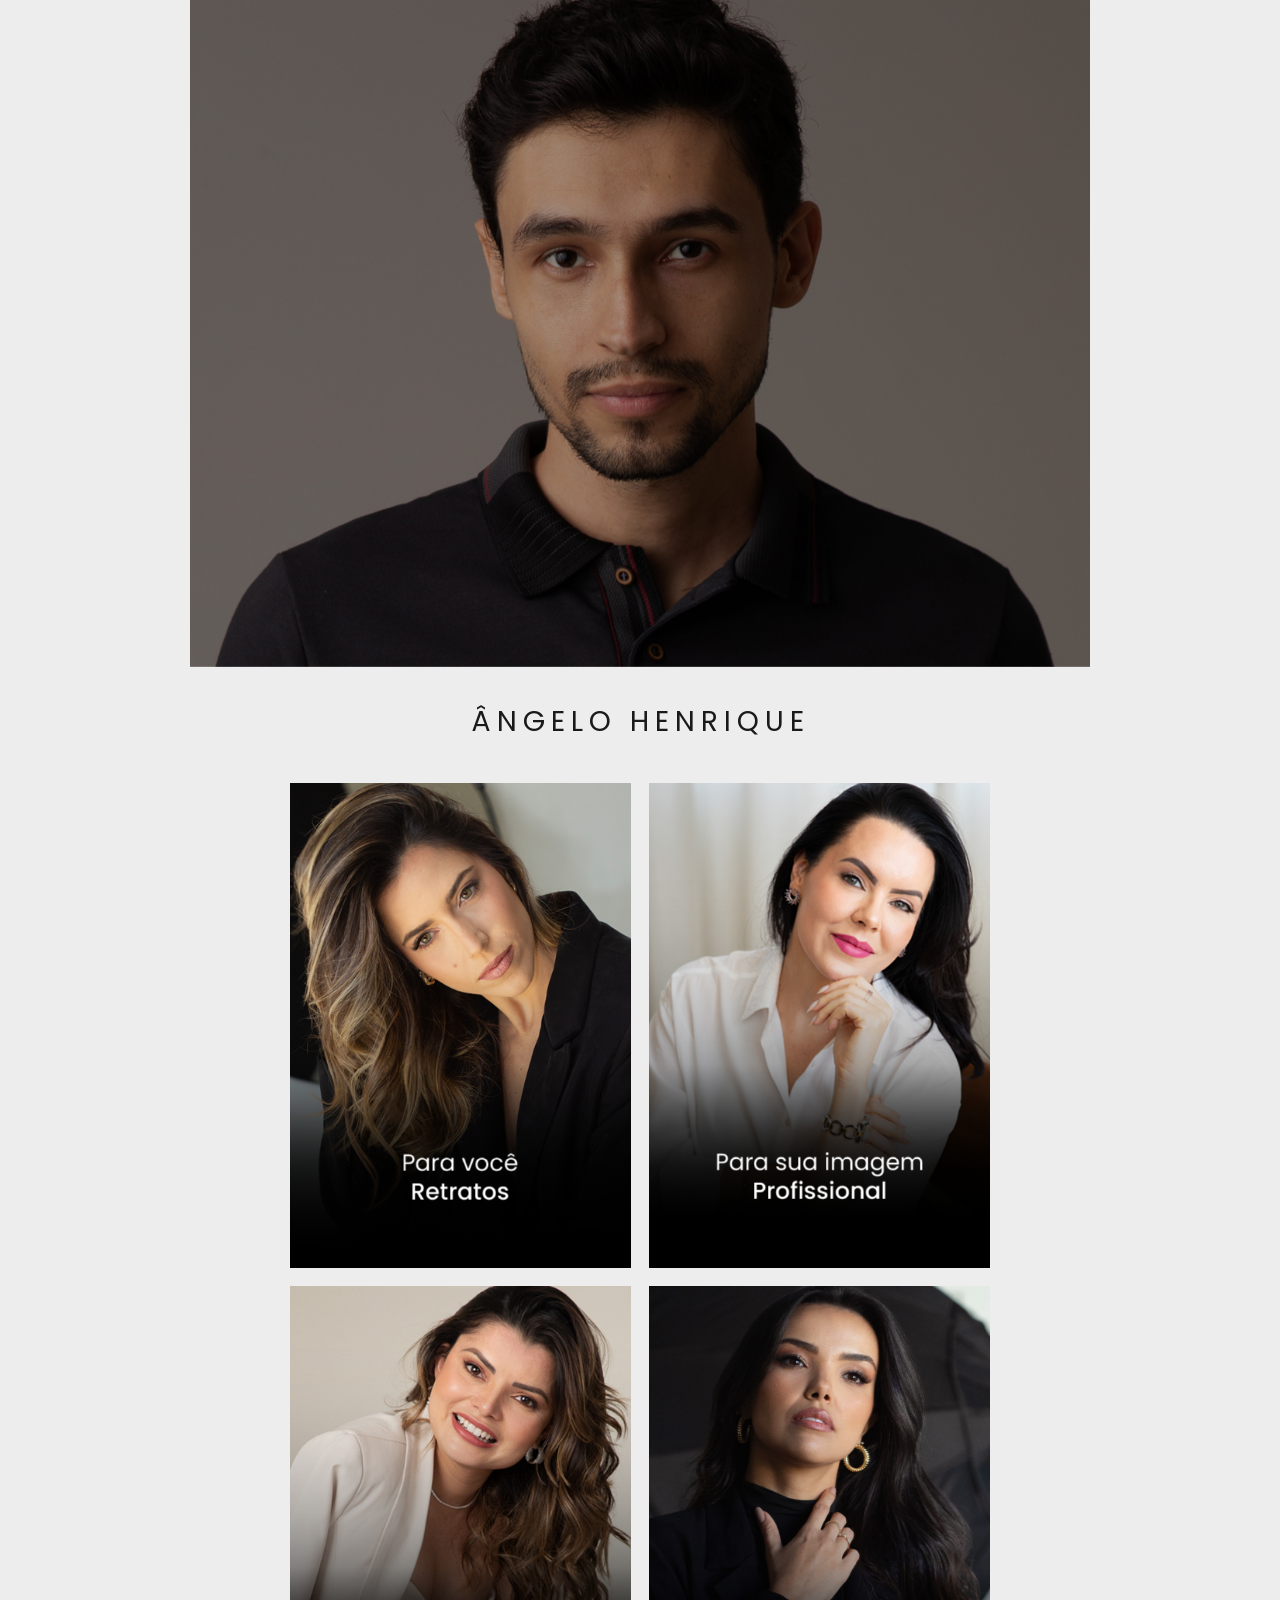
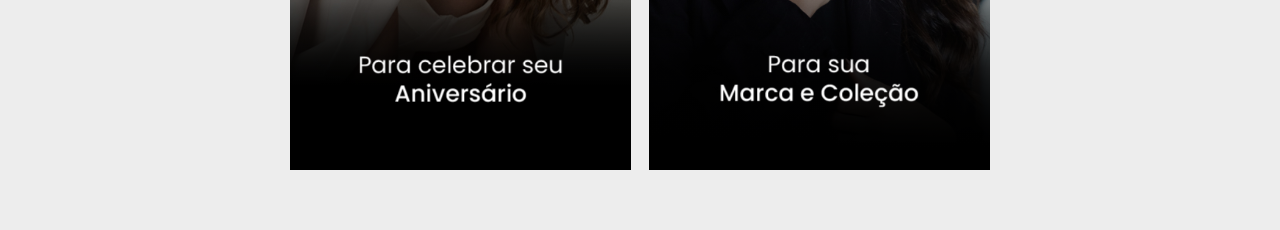
==== commit 58594aa8: "index" ====
--- a/index.html
+++ b/index.html
@@ -66,8 +66,8 @@
 
 .brand{
     text-align:center;
-    font-size:22px;
-    letter-spacing:4px;
+    font-size:28px; /* Aumentado para dar mais presença */
+    letter-spacing:6px; /* Espaçamento mais luxuoso */
     color:#1a1a1a;
     font-weight:400;
 
@@ -281,8 +281,8 @@
     }
 
     .brand{
-        font-size:20px;
-        letter-spacing:3px;
+        font-size:24px; /* Aumentado para alinhar com o design original no celular */
+        letter-spacing:5px;
         margin-bottom:32px;
     }
 
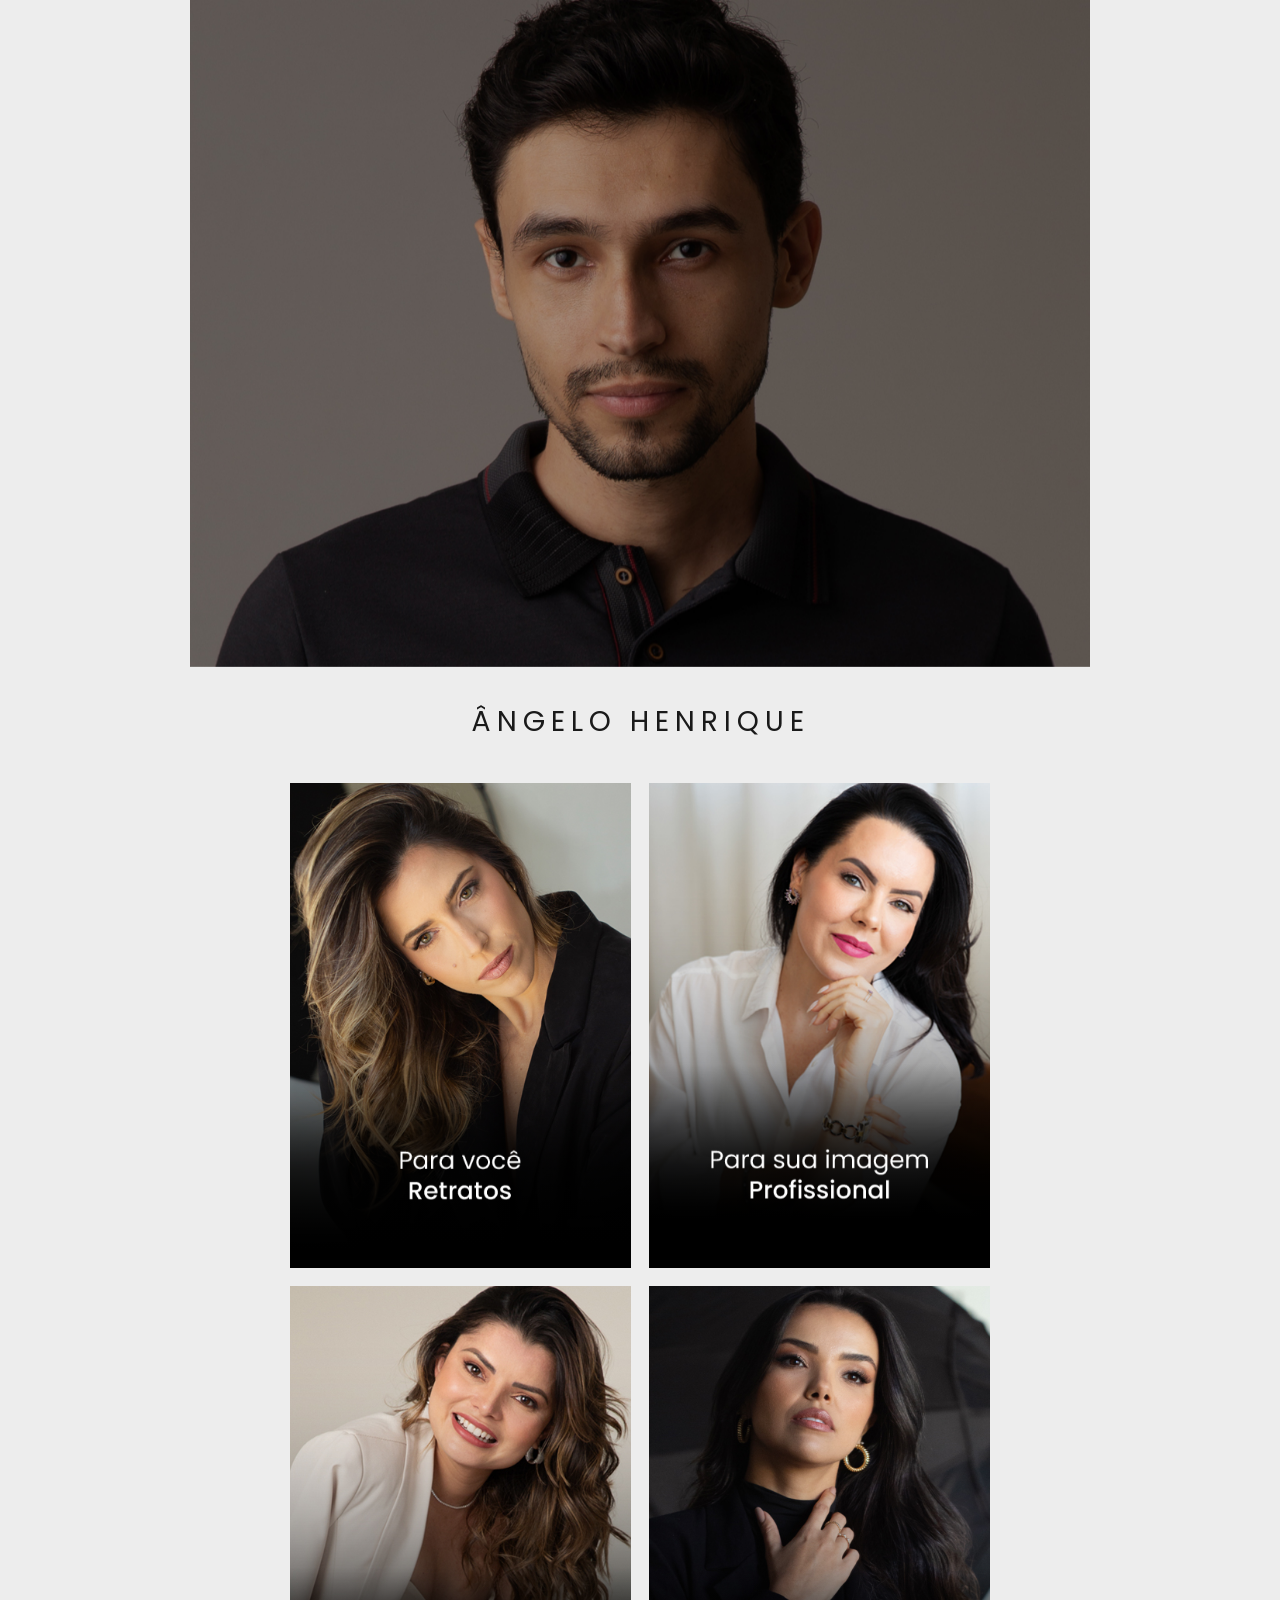
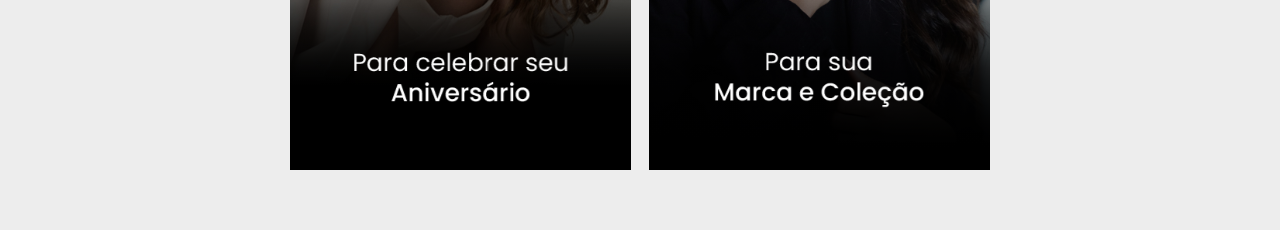
==== commit a27ed6ec: "index" ====
--- a/index.html
+++ b/index.html
@@ -2,7 +2,7 @@
 <html lang="pt-BR">
 <head>
 <meta charset="UTF-8">
-<meta name="viewport" content="width=device-width, initial-scale=1.0">
+<meta name="viewport" content="width=device-width, initial-scale=1.0, maximum-scale=1.0, user-scalable=no">
 <title>Ângelo Henrique</title>
 
 <link rel="preconnect" href="https://fonts.googleapis.com">
@@ -66,8 +66,8 @@
 
 .brand{
     text-align:center;
-    font-size:28px; /* Aumentado para dar mais presença */
-    letter-spacing:6px; /* Espaçamento mais luxuoso */
+    font-size:28px;
+    letter-spacing:6px;
     color:#1a1a1a;
     font-weight:400;
 
@@ -112,7 +112,7 @@
     padding-top:142.2%;
 }
 
-/* FOTO */
+/* FOTO DO BOTÃO */
 
 .card-bg{
     position:absolute;
@@ -166,13 +166,14 @@
 
     display:flex;
     justify-content:center;
-
-    padding-bottom:22px;
+    align-items:flex-end;
+
+    padding-bottom:20px;
     z-index:2;
 }
 
 .text-wrap img{
-    width:95%;
+    width:100%; /* Expansão total no computador */
     max-width:none;
     display:block;
 
@@ -203,75 +204,41 @@
 }
 
 /* ==========================
-   CASCATA
-========================== */
-
-.card:nth-child(1){
-    animation-delay:.80s;
-}
-
-.card:nth-child(2){
-    animation-delay:.95s;
-}
-
-.card:nth-child(3){
-    animation-delay:1.10s;
-}
-
-.card:nth-child(4){
-    animation-delay:1.25s;
-}
-
-.card:nth-child(1) .text-wrap img{
-    animation-delay:1.05s;
-}
-
-.card:nth-child(2) .text-wrap img{
-    animation-delay:1.20s;
-}
-
-.card:nth-child(3) .text-wrap img{
-    animation-delay:1.35s;
-}
-
-.card:nth-child(4) .text-wrap img{
-    animation-delay:1.50s;
-}
-
-/* ==========================
-   ANIMAÇÕES
+   CASCATA DAS ANIMAÇÕES
+========================== */
+
+.card:nth-child(1){ animation-delay:.80s; }
+.card:nth-child(2){ animation-delay:.95s; }
+.card:nth-child(3){ animation-delay:1.10s; }
+.card:nth-child(4){ animation-delay:1.25s; }
+
+.card:nth-child(1) .text-wrap img{ animation-delay:1.05s; }
+.card:nth-child(2) .text-wrap img{ animation-delay:1.20s; }
+.card:nth-child(3) .text-wrap img{ animation-delay:1.35s; }
+.card:nth-child(4) .text-wrap img{ animation-delay:1.50s; }
+
+/* ==========================
+   KEYFRAMES
 ========================== */
 
 @keyframes heroReveal{
-    to{
-        opacity:1;
-        transform:translateY(0);
-    }
+    to{ opacity:1; transform:translateY(0); }
 }
 
 @keyframes nameReveal{
-    to{
-        opacity:1;
-        transform:translateY(0);
-    }
+    to{ opacity:1; transform:translateY(0); }
 }
 
 @keyframes cardReveal{
-    to{
-        opacity:1;
-        transform:translateY(0);
-    }
+    to{ opacity:1; transform:translateY(0); }
 }
 
 @keyframes textReveal{
-    to{
-        opacity:1;
-        transform:translateY(0);
-    }
-}
-
-/* ==========================
-   MOBILE
+    to{ opacity:1; transform:translateY(0); }
+}
+
+/* ==========================
+   MOBILE (AJUSTE FINO)
 ========================== */
 
 @media (max-width:480px){
@@ -281,7 +248,7 @@
     }
 
     .brand{
-        font-size:24px; /* Aumentado para alinhar com o design original no celular */
+        font-size:24px; 
         letter-spacing:5px;
         margin-bottom:32px;
     }
@@ -291,11 +258,11 @@
     }
 
     .text-wrap{
-        padding-bottom:18px;
+        padding-bottom:16px;
     }
 
     .text-wrap img{
-        width:96%;
+        width:105%; /* Força a imagem a crescer além das bordas para compensar margens transparentes */
     }
 }
 
@@ -317,54 +284,54 @@
         <a class="card retratos"
         href="https://api.whatsapp.com/send/?phone=5531972055172&text=Ol%C3%A1+%C3%82ngelo%2C+gostaria+de+saber+mais+sobre+uma+sess%C3%A3o+de+retratos.&type=phone_number&app_absent=0"
         target="_blank">
-
             <div class="card-bg"></div>
-
             <div class="text-wrap">
-                <img src="textoretratos.png" alt="">
+                <img src="textoretratos.png" alt="Retratos">
             </div>
-
         </a>
 
         <a class="card profissional"
         href="https://api.whatsapp.com/send/?phone=5531972055172&text=Ol%C3%A1+%C3%82ngelo%2C+gostaria+de+saber+mais+sobre+uma+sess%C3%A3o+para+minha+imagem+profissional.&type=phone_number&app_absent=0"
         target="_blank">
-
             <div class="card-bg"></div>
-
             <div class="text-wrap">
-                <img src="textoprofissional.png" alt="">
+                <img src="textoprofissional.png" alt="Profissional">
             </div>
-
         </a>
 
         <a class="card aniversario"
         href="https://api.whatsapp.com/send/?phone=5531972055172&text=Ol%C3%A1+%C3%82ngelo%2C+gostaria+de+saber+mais+sobre+uma+sess%C3%A3o+para+o+meu+anivers%C3%A1rio.&type=phone_number&app_absent=0"
         target="_blank">
-
             <div class="card-bg"></div>
-
             <div class="text-wrap">
-                <img src="textoaniversario.png" alt="">
+                <img src="textoaniversario.png" alt="Aniversário">
             </div>
-
         </a>
 
         <a class="card marcas"
         href="https://api.whatsapp.com/send/?phone=5531972055172&text=Ol%C3%A1+%C3%82ngelo%2C+gostaria+de+saber+mais+sobre+uma+sess%C3%A3o+para+minha+marca.&type=phone_number&app_absent=0"
         target="_blank">
-
             <div class="card-bg"></div>
-
             <div class="text-wrap">
-                <img src="textomarcas.png" alt="">
+                <img src="textomarcas.png" alt="Marcas e Coleção">
             </div>
-
         </a>
 
     </div>
 
 </main>
+
+<script>
+    document.addEventListener('wheel', function(e) {
+        if (e.ctrlKey) { e.preventDefault(); }
+    }, { passive: false });
+
+    document.addEventListener('keydown', function(e) {
+        if (e.ctrlKey && (e.key === '+' || e.key === '-' || e.key === '0' || e.keyCode === 187 || e.keyCode === 189)) {
+            e.preventDefault();
+        }
+    });
+</script>
 
 </body>
 </html>
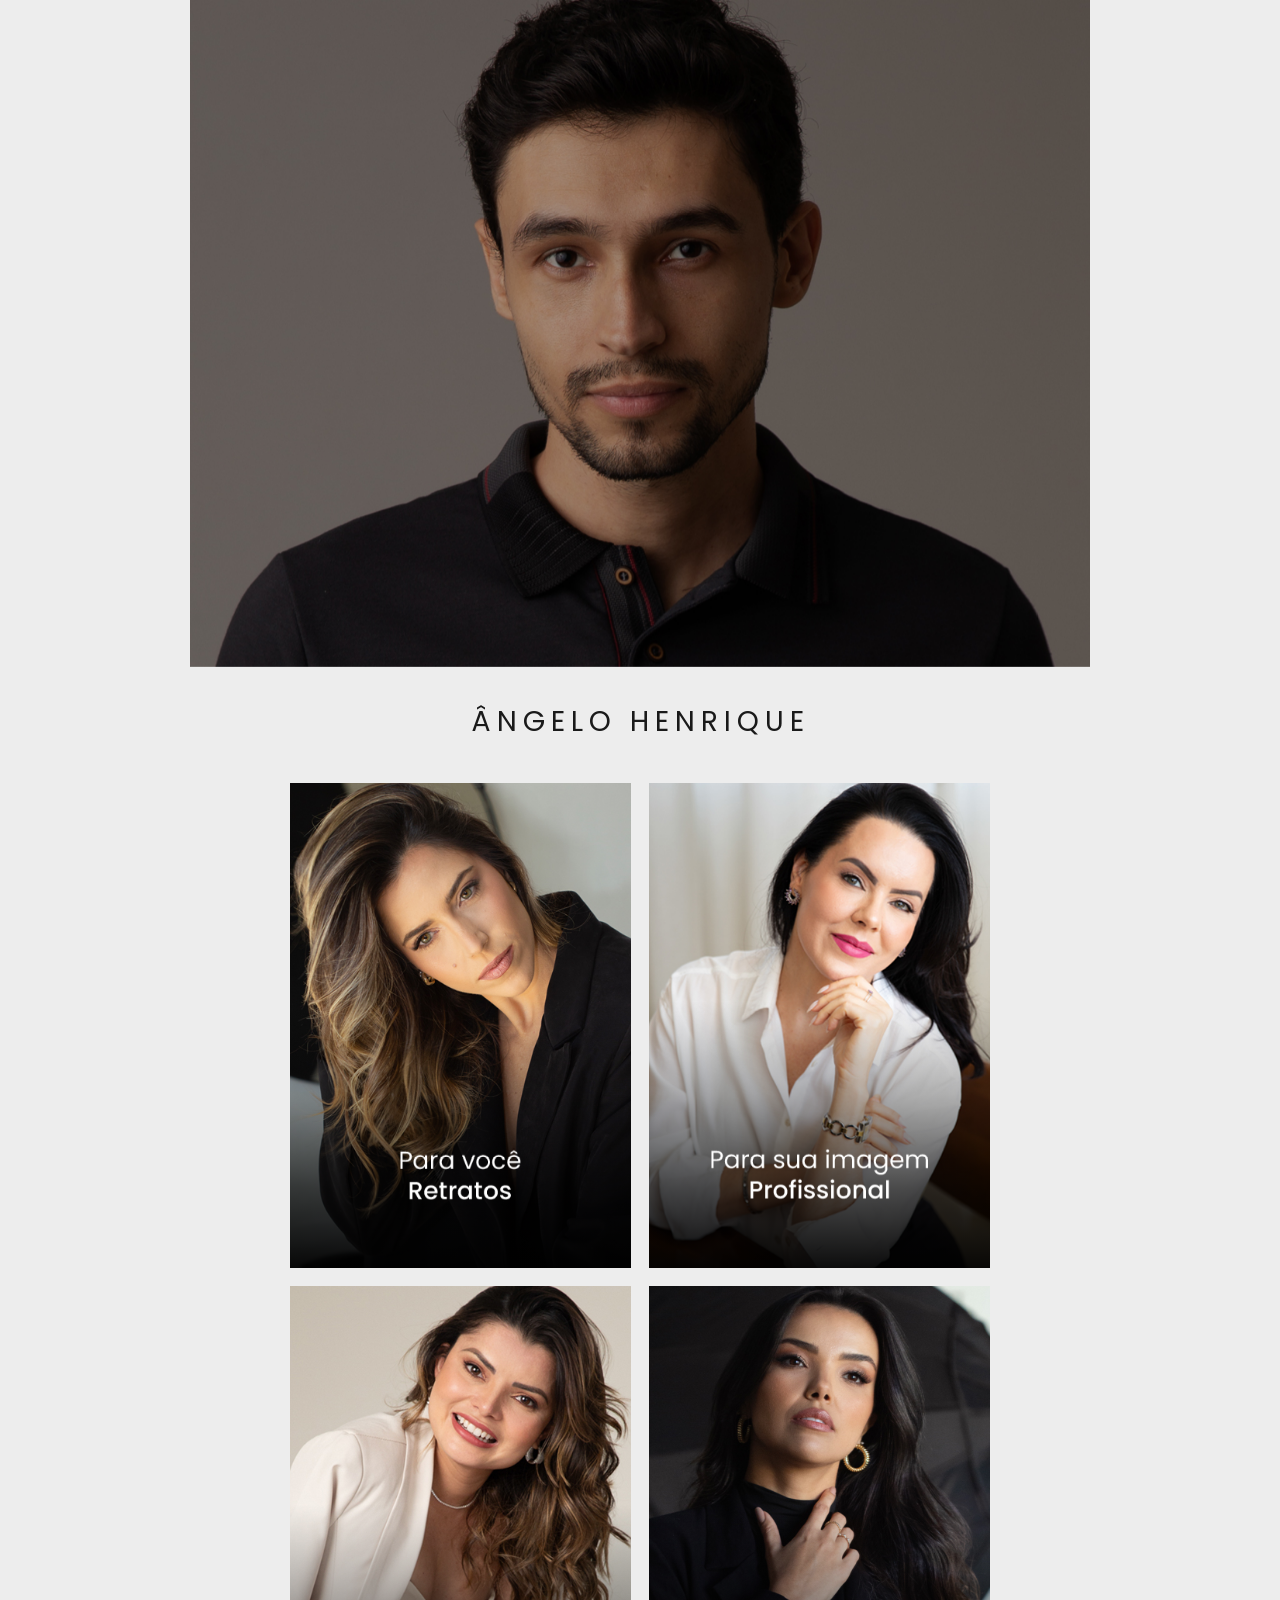
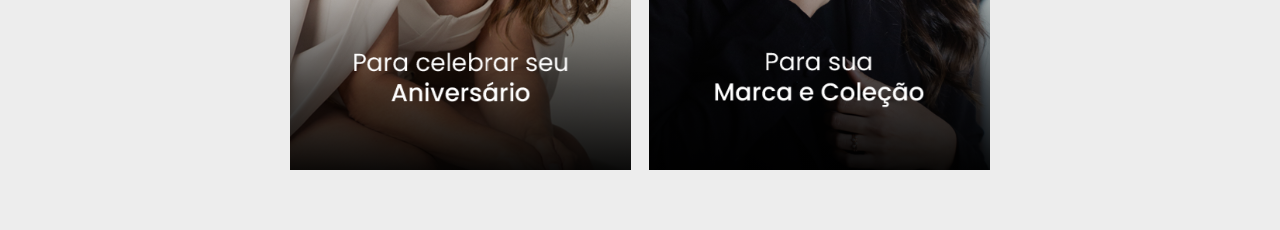
==== commit a5a61d46: "index" ====
--- a/index.html
+++ b/index.html
@@ -132,7 +132,7 @@
     transform:scale(1.06);
 }
 
-/* GRADIENTE */
+/* GRADIENTE VIA CÓDIGO (NOVO) */
 
 .card::after{
     content:"";
@@ -140,16 +140,18 @@
     left:0;
     right:0;
     bottom:0;
-    height:42%;
+    height:55%;
 
     background:linear-gradient(
         to top,
-        rgba(0,0,0,.95),
-        rgba(0,0,0,.65),
-        rgba(0,0,0,0)
+        rgba(0,0,0,0.95) 0%,
+        rgba(0,0,0,0.70) 30%,
+        rgba(0,0,0,0.30) 65%,
+        rgba(0,0,0,0) 100%
     );
 
     pointer-events:none;
+    z-index:1;
 }
 
 /* ==========================
@@ -173,7 +175,7 @@
 }
 
 .text-wrap img{
-    width:100%; /* Expansão total no computador */
+    width:100%; 
     max-width:none;
     display:block;
 
@@ -238,7 +240,7 @@
 }
 
 /* ==========================
-   MOBILE (AJUSTE FINO)
+   MOBILE
 ========================== */
 
 @media (max-width:480px){
@@ -262,7 +264,7 @@
     }
 
     .text-wrap img{
-        width:105%; /* Força a imagem a crescer além das bordas para compensar margens transparentes */
+        width:105%; 
     }
 }
 
